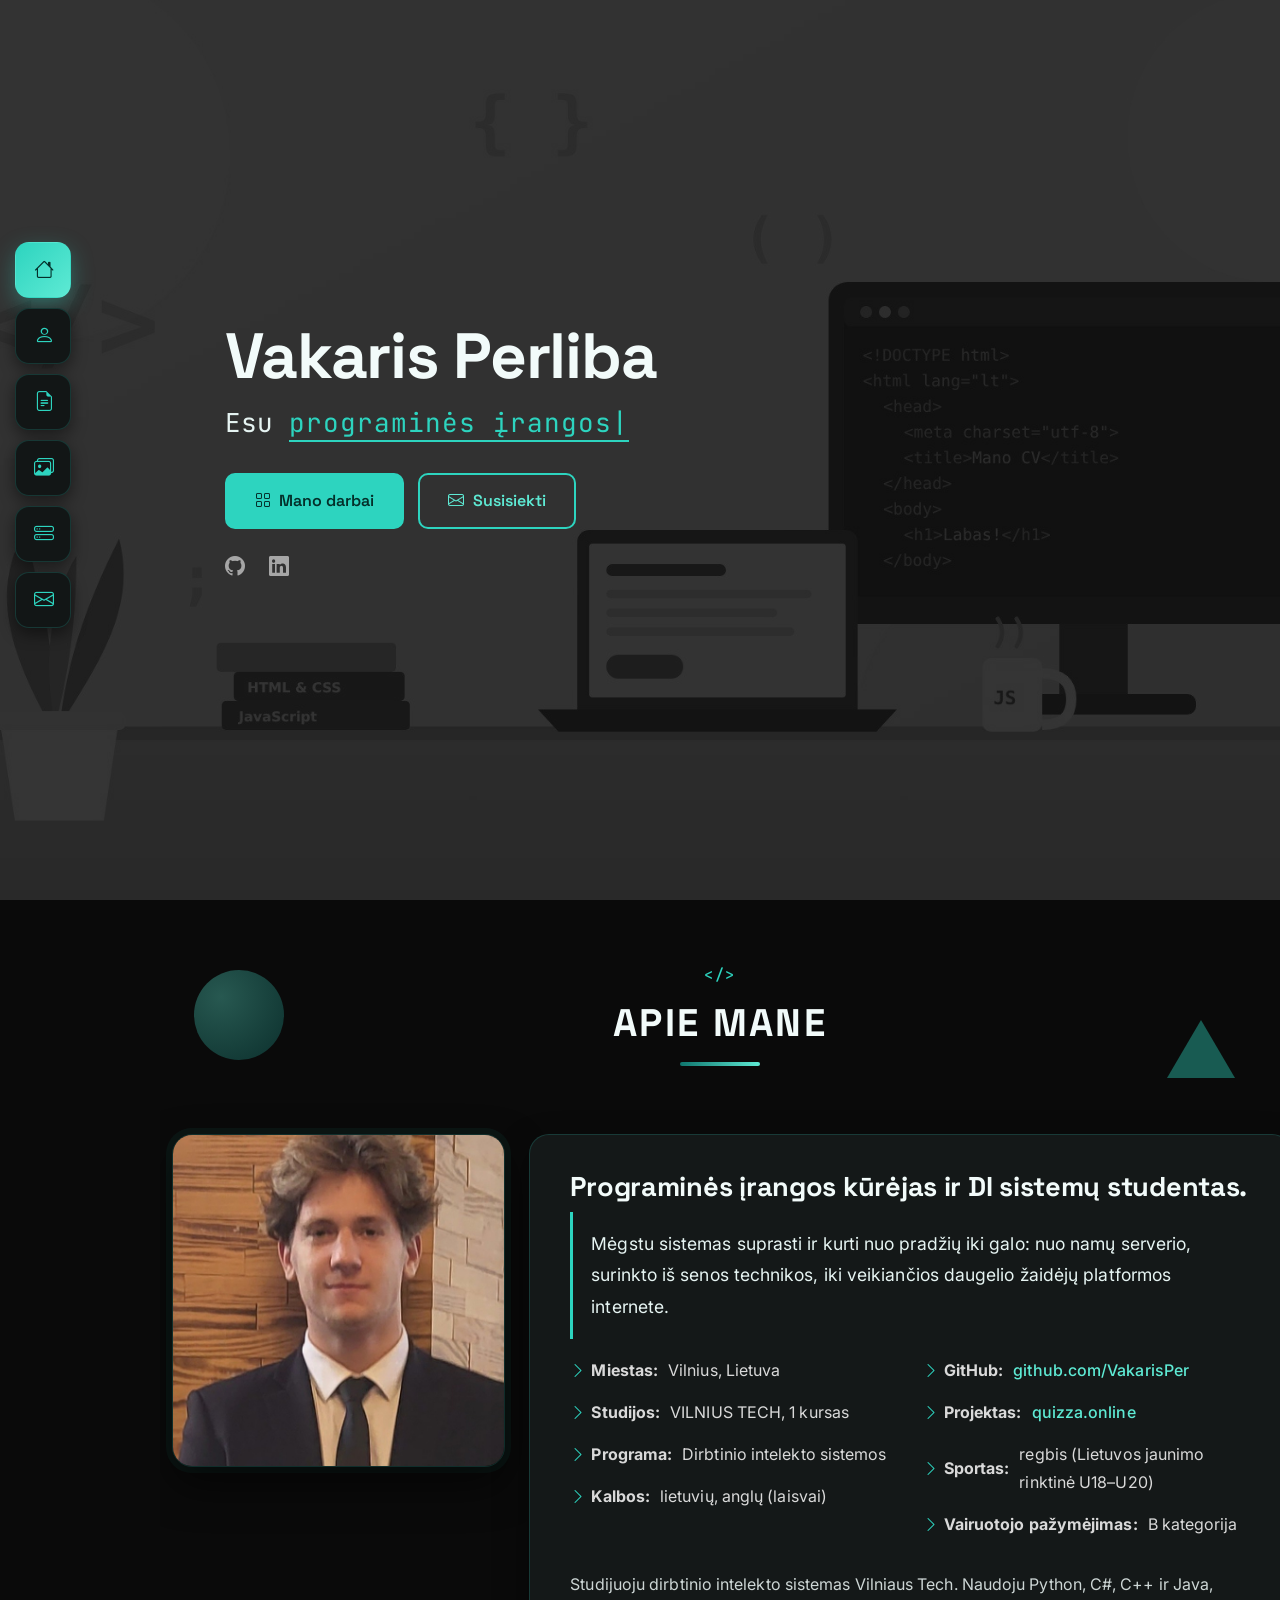
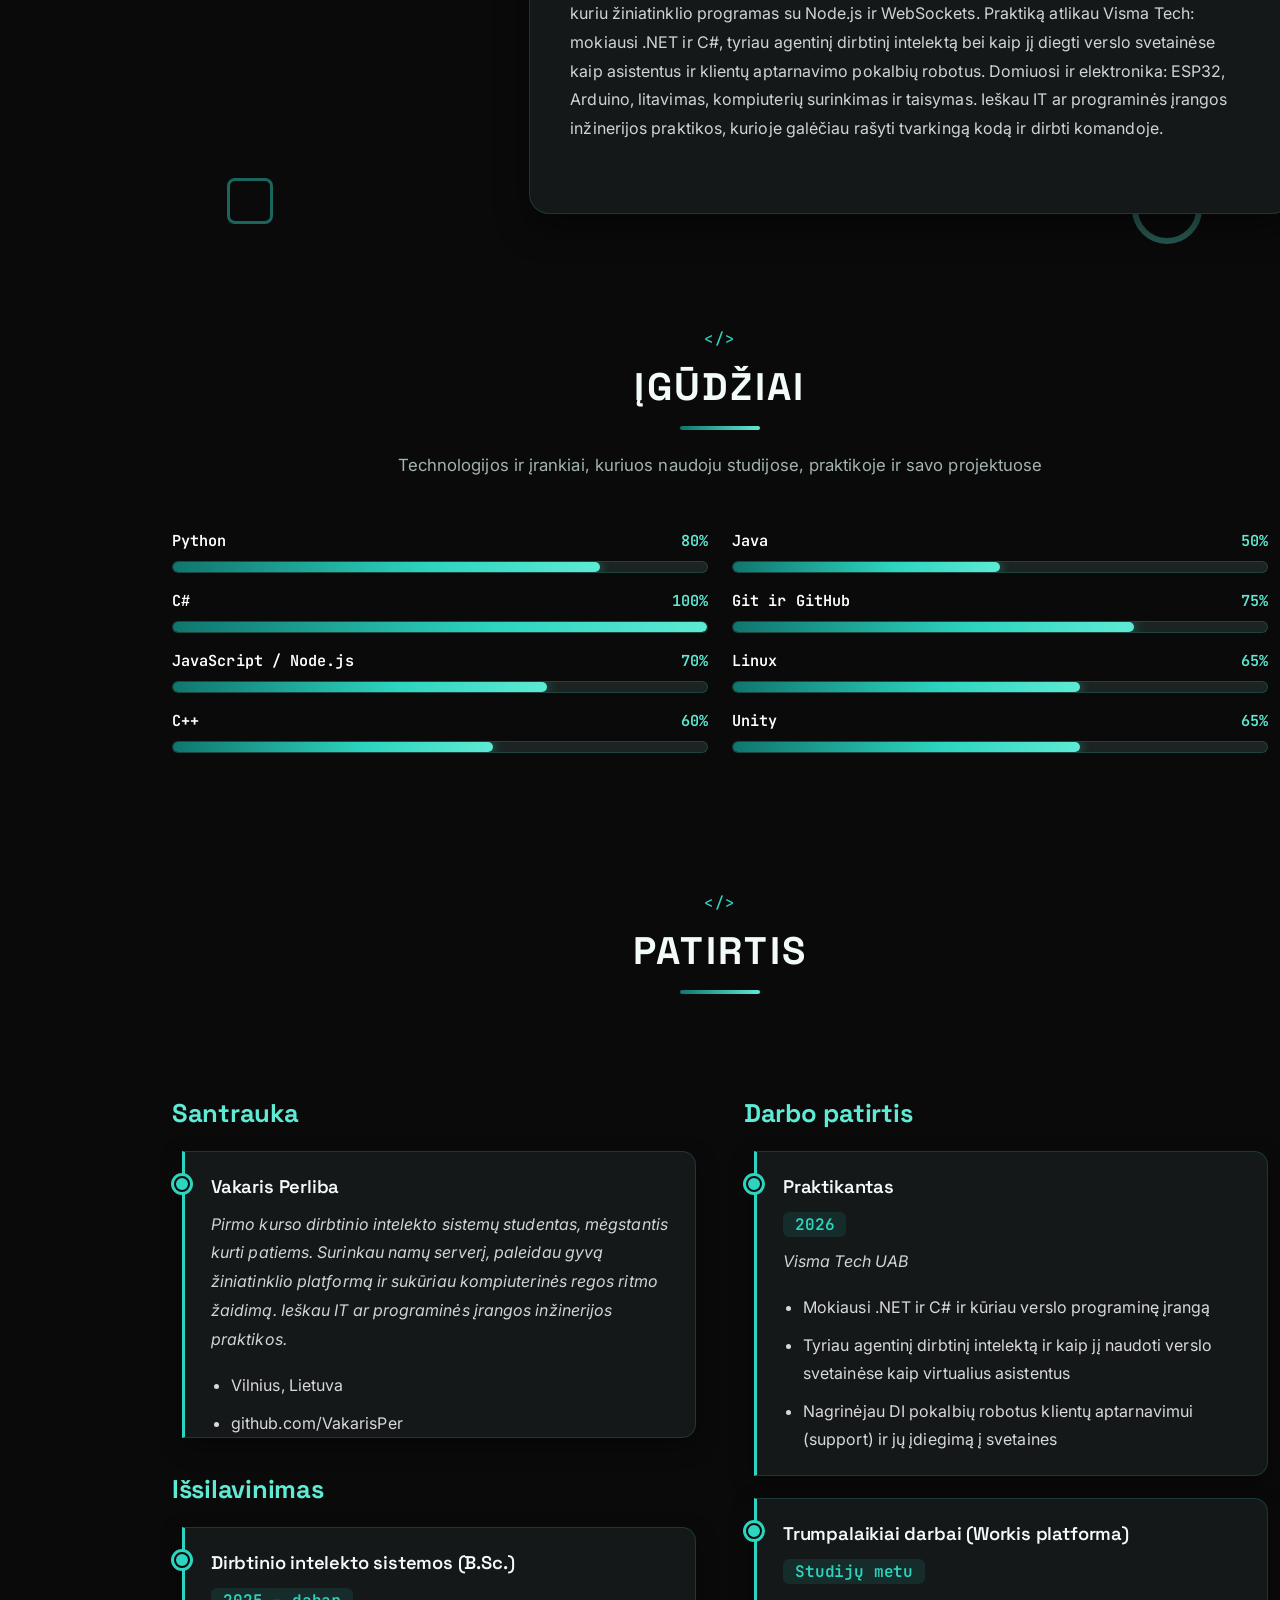
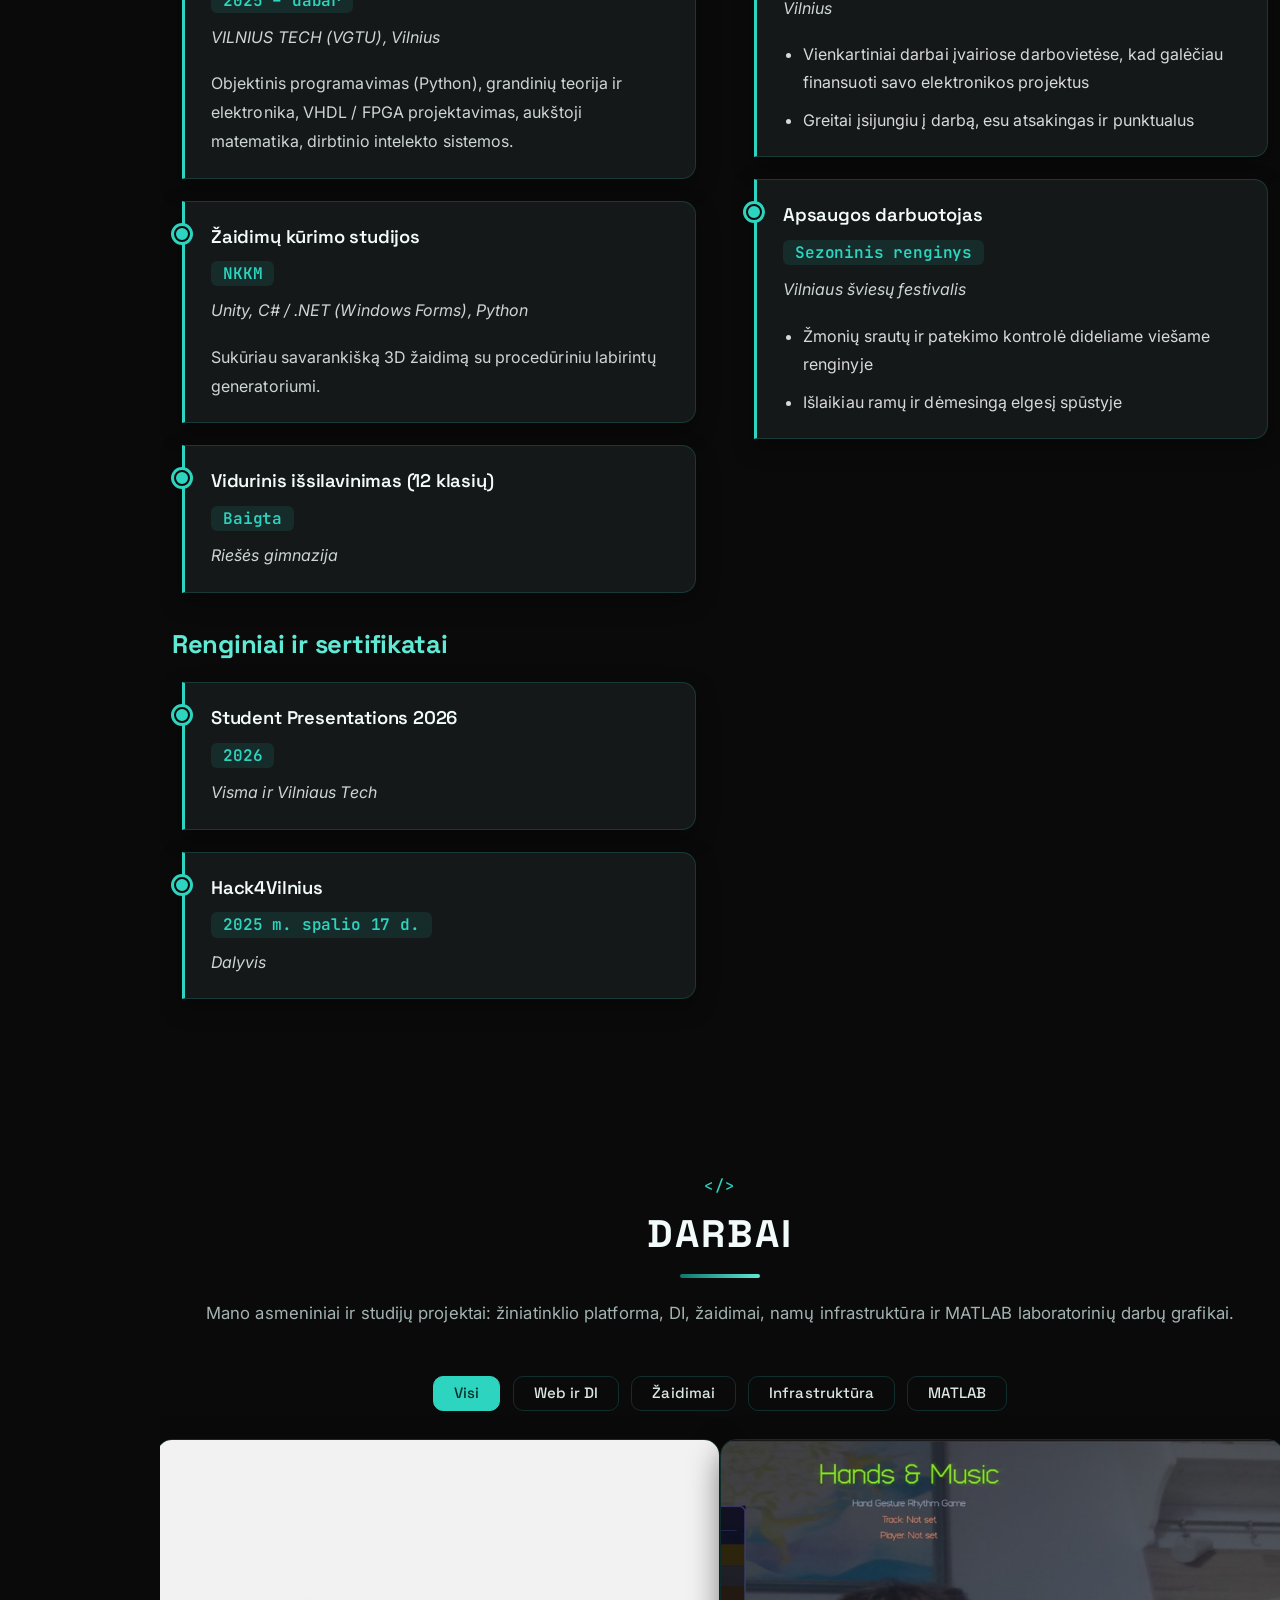
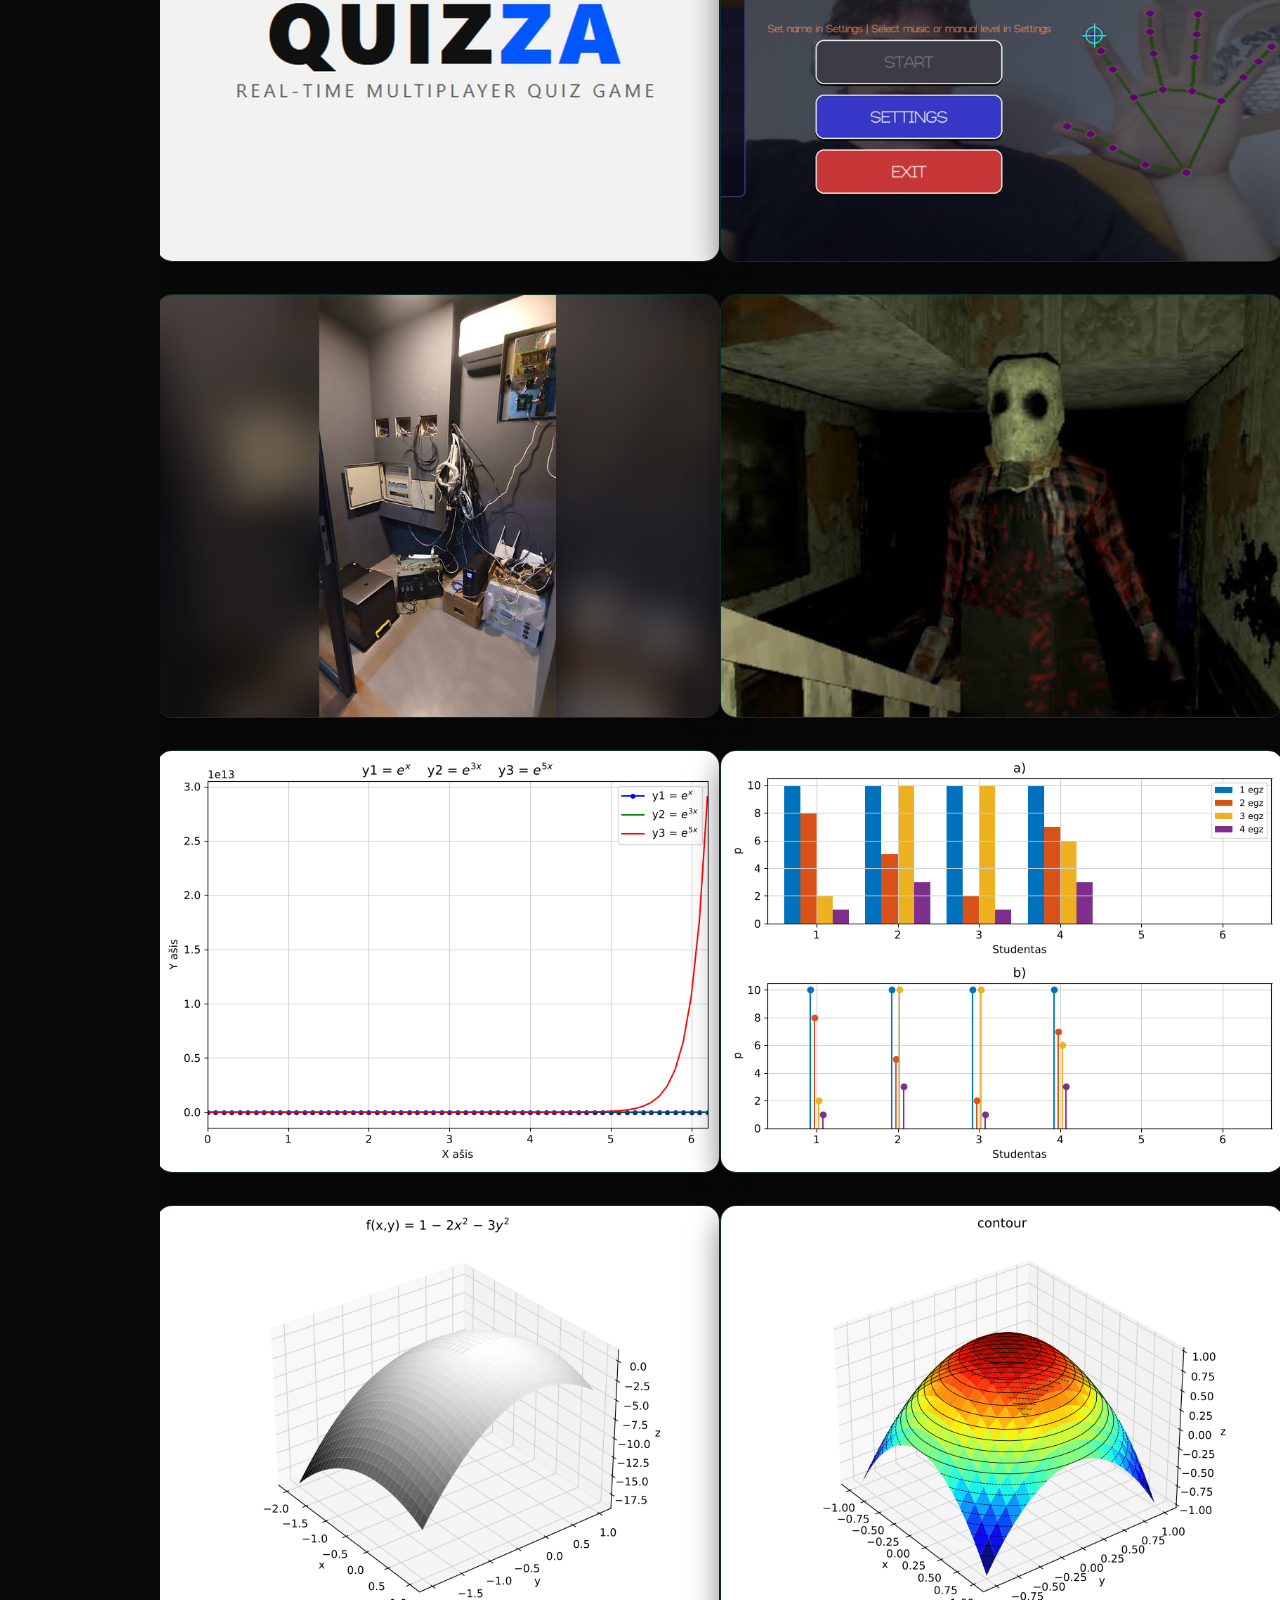
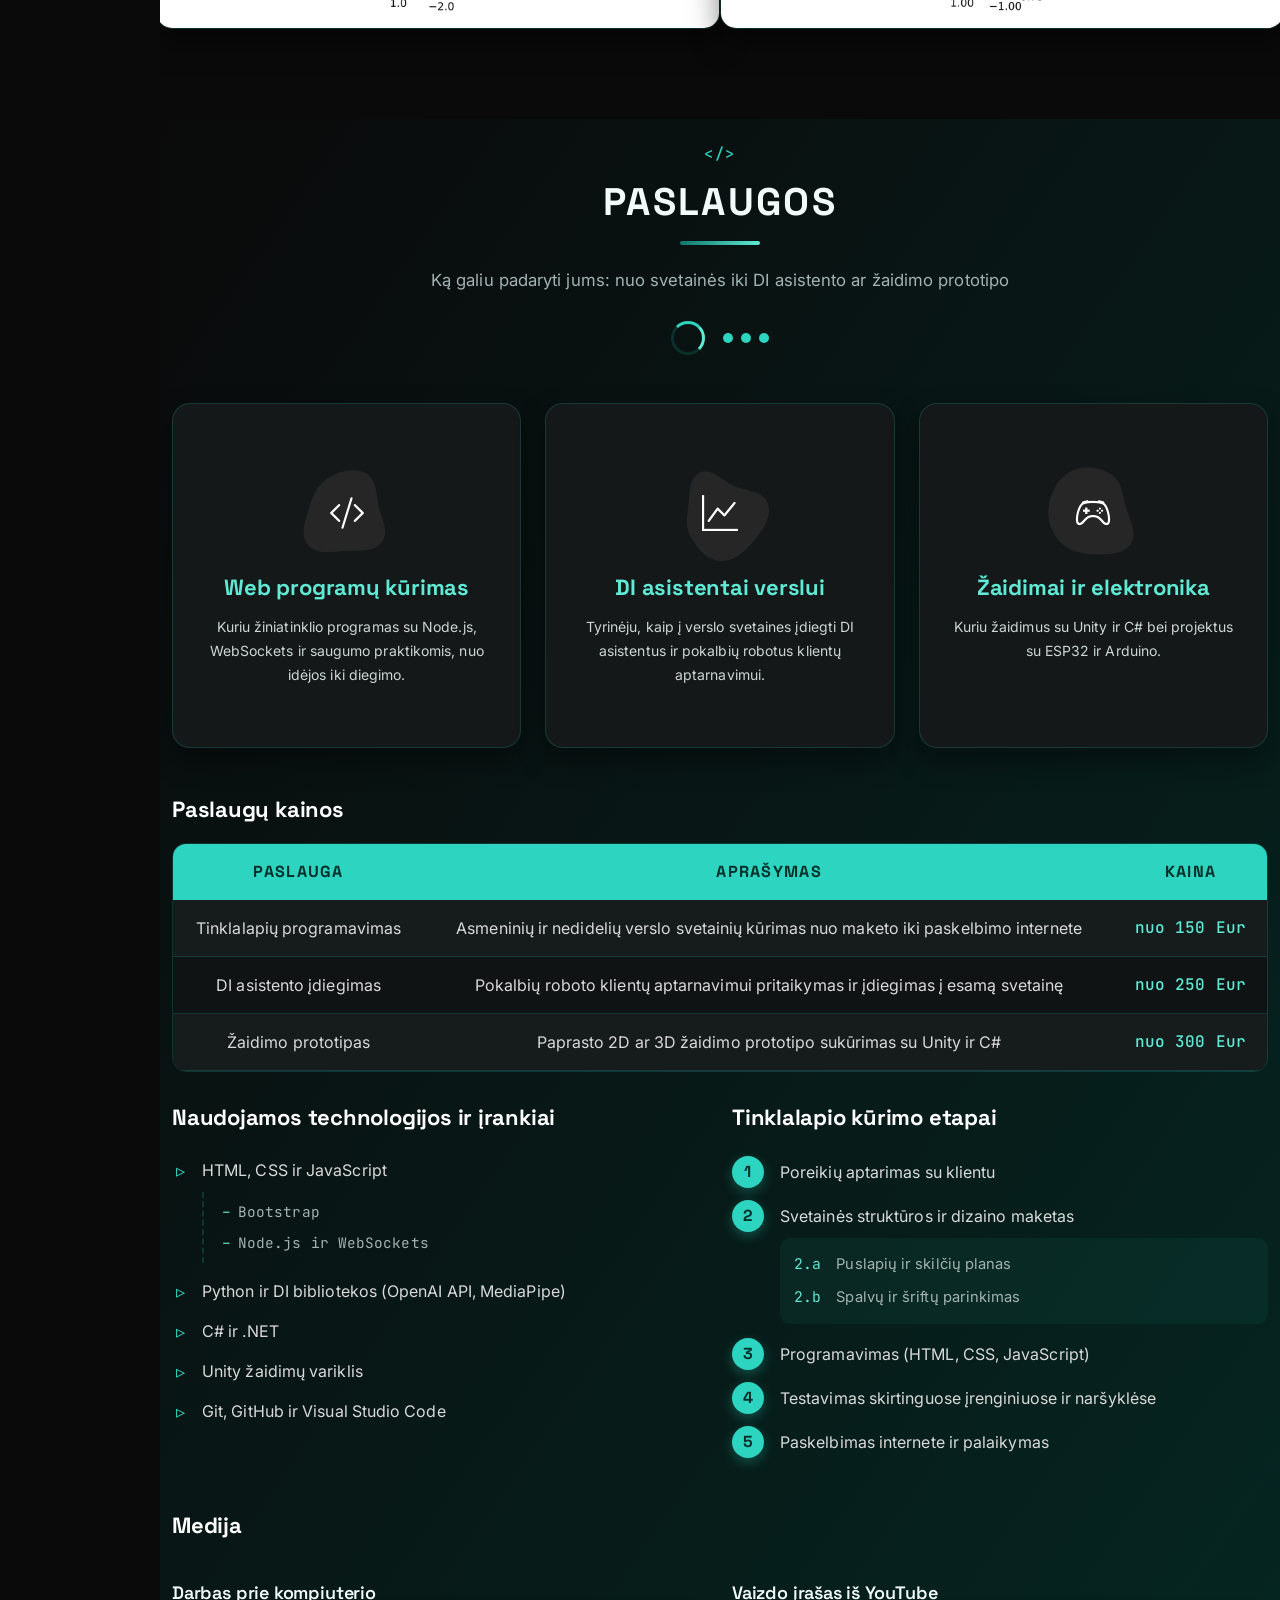
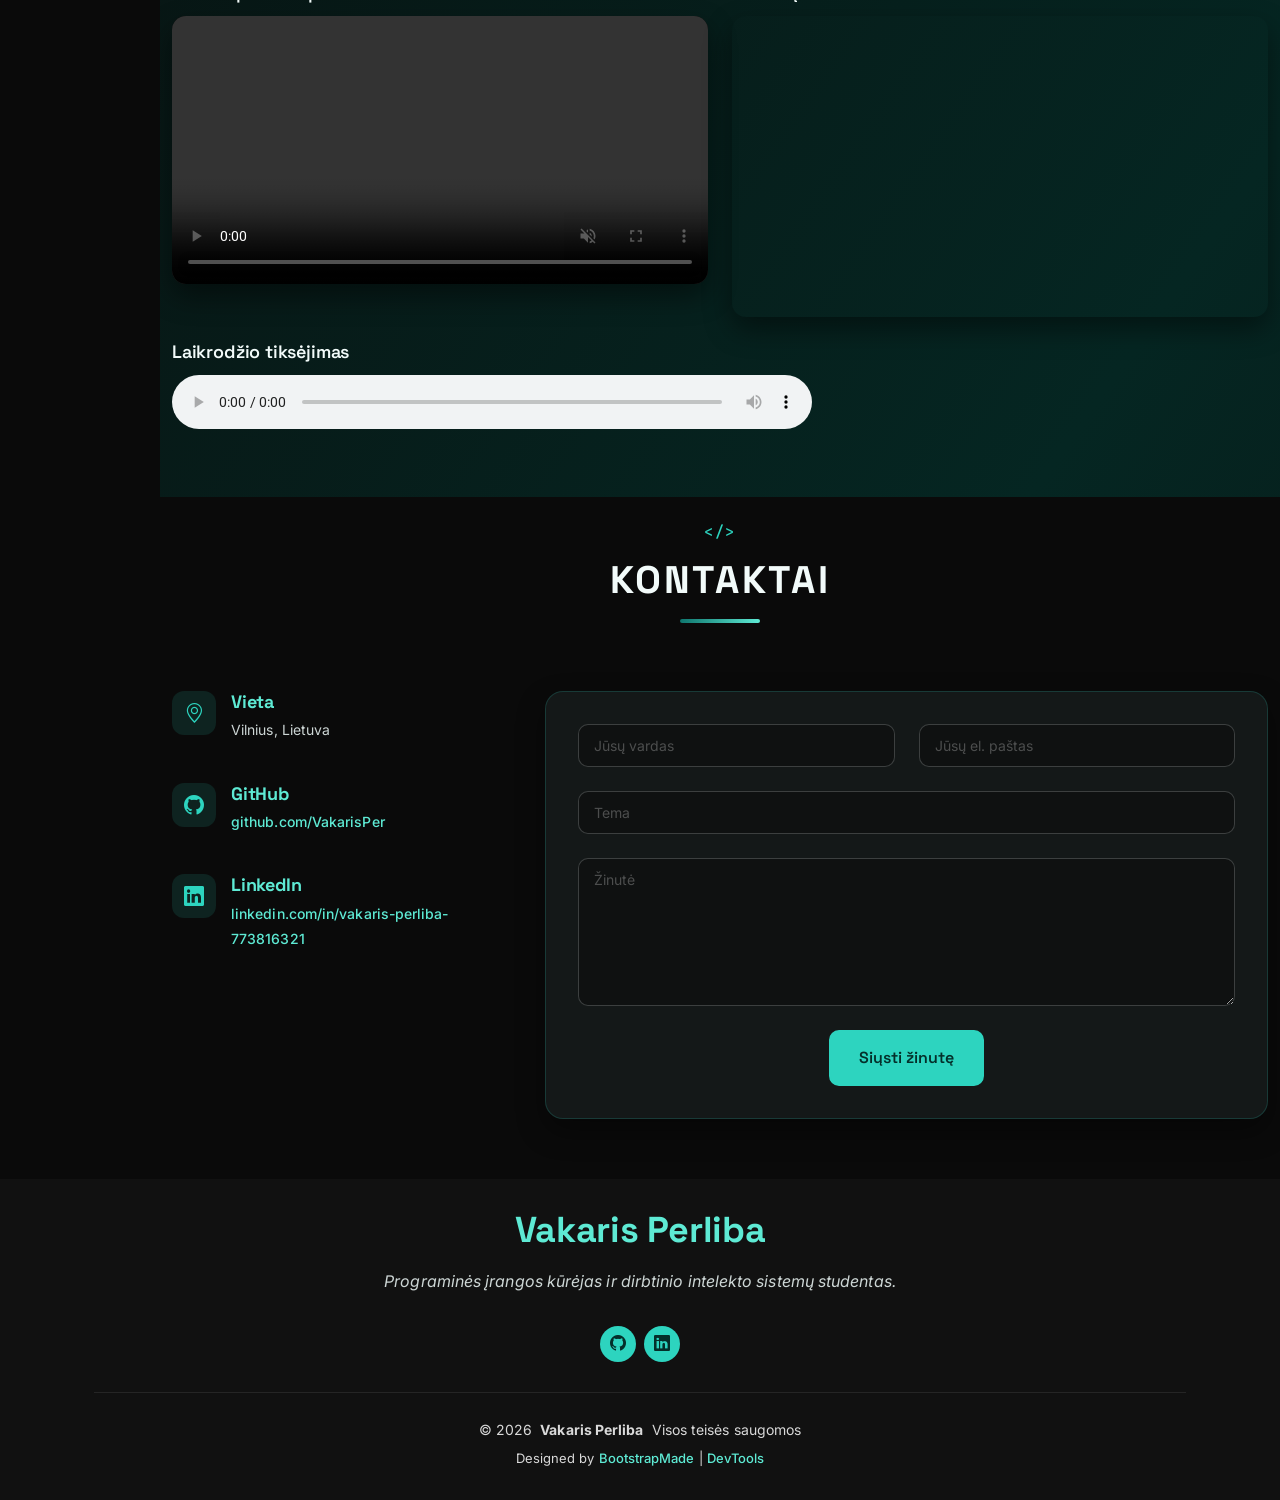
==== LD10/index.html @ 23dd3bfd "LD10: grafikos objektu programavimas - CSS animacijos (privaloma ir papildoma dalis)" ====
<!DOCTYPE html>
<html lang="lt">

<head>
  <meta charset="UTF-8">
  <meta content="width=device-width, initial-scale=1.0" name="viewport">
  <title>Mano CV</title>
  <meta name="author" content="Vakaris Perliba">
  <meta name="description" content="Vakaris Perliba CV puslapis">
  <meta name="keywords" content="CV, programinės įrangos kūrėjas, dirbtinis intelektas, .NET, C#, Python, Visma Tech, Vakaris Perliba">

  <!-- Favicons -->
  <link href="assets/img/favicon-kodas.png" rel="icon" type="image/png">
  <link href="assets/img/apple-touch-icon-kodas.png" rel="apple-touch-icon">

  <!-- Fonts -->
  <link href="https://fonts.googleapis.com" rel="preconnect">
  <link href="https://fonts.gstatic.com" rel="preconnect" crossorigin>
  <link href="https://fonts.googleapis.com/css2?family=Roboto:ital,wght@0,100;0,300;0,400;0,500;0,700;0,900;1,100;1,300;1,400;1,500;1,700;1,900&family=Poppins:ital,wght@0,100;0,200;0,300;0,400;0,500;0,600;0,700;0,800;0,900;1,100;1,200;1,300;1,400;1,500;1,600;1,700;1,800;1,900&family=Raleway:ital,wght@0,100;0,200;0,300;0,400;0,500;0,600;0,700;0,800;0,900;1,100;1,200;1,300;1,400;1,500;1,600;1,700;1,800;1,900&display=swap" rel="stylesheet">

  <!-- Vendor CSS Files -->
  <link href="assets/vendor/bootstrap/css/bootstrap.min.css" rel="stylesheet">
  <link href="assets/vendor/bootstrap-icons/bootstrap-icons.css" rel="stylesheet">
  <link href="assets/vendor/aos/aos.css" rel="stylesheet">
  <link href="assets/vendor/glightbox/css/glightbox.min.css" rel="stylesheet">
  <link href="assets/vendor/swiper/swiper-bundle.min.css" rel="stylesheet">

  <!-- Main CSS File -->
  <link href="assets/css/main.css" rel="stylesheet">

  <!-- Papildomi šriftai ir nuosavi stiliai (LD9) -->
  <link href="https://fonts.googleapis.com/css2?family=Inter:wght@400;500;600&family=Space+Grotesk:wght@500;600;700&family=JetBrains+Mono:wght@400;500&display=swap" rel="stylesheet">
  <link href="assets/css/custom.css" rel="stylesheet">

  <!-- =======================================================
  * Template Name: MyResume
  * Template URL: https://bootstrapmade.com/free-html-bootstrap-template-my-resume/
  * Updated: Jun 29 2024 with Bootstrap v5.3.3
  * Author: BootstrapMade.com
  * License: https://bootstrapmade.com/license/
  ======================================================== -->
</head>

<body class="index-page">

  <header id="header" class="header d-flex flex-column justify-content-center">

    <i class="header-toggle d-xl-none bi bi-list"></i>

    <nav id="navmenu" class="navmenu">
      <ul>
        <li><a href="#hero" class="active"><i class="bi bi-house navicon"></i><span>Pagrindinis</span></a></li>
        <li><a href="#about"><i class="bi bi-person navicon"></i><span>Apie</span></a></li>
        <li><a href="#resume"><i class="bi bi-file-earmark-text navicon"></i><span>Patirtis</span></a></li>
        <li><a href="#portfolio"><i class="bi bi-images navicon"></i><span>Darbai</span></a></li>
        <li><a href="#services"><i class="bi bi-hdd-stack navicon"></i><span>Paslaugos</span></a></li>
        <li><a href="#contact"><i class="bi bi-envelope navicon"></i><span>Kontaktai</span></a></li>
      </ul>
    </nav>

  </header>

  <main class="main">

    <!-- Hero Section -->
    <section id="hero" class="hero section light-background">

      <img src="assets/img/hero-programuotojas.jpg" width="1920" height="1053" alt="Programuotojo darbo vieta su kompiuteriu ir HTML kodu">

      <div class="container" data-aos="zoom-out">
        <div class="row justify-content-center">
          <div class="col-lg-9">
            <h2>Vakaris Perliba</h2>
            <p>Esu <span class="typed" data-typed-items="programinės įrangos kūrėjas, dirbtinio intelekto sistemų studentas, praktiką Visma Tech atlikęs studentas">programinės įrangos kūrėjas</span><span class="typed-cursor typed-cursor--blink" aria-hidden="true"></span></p>
            <div class="hero-buttons">
              <a href="#portfolio" class="btn-cv btn-cv-primary"><i class="bi bi-grid"></i> Mano darbai</a>
              <a href="#contact" class="btn-cv btn-cv-outline"><i class="bi bi-envelope"></i> Susisiekti</a>
            </div>
            <div class="social-links">
              <a href="https://github.com/VakarisPer" target="_blank" title="GitHub"><i class="bi bi-github"></i></a>
              <a href="https://www.linkedin.com/in/vakaris-perliba-773816321/" target="_blank" title="LinkedIn"><i class="bi bi-linkedin"></i></a>
            </div>
          </div>
        </div>
      </div>

    </section><!-- /Hero Section -->

    <!-- About Section -->
    <section id="about" class="about section">

      <!-- Dekoratyvinės animuotos CSS figūros (LD10) -->
      <div class="about-shapes" aria-hidden="true">
        <span class="shape shape-circle"></span>
        <span class="shape shape-triangle"></span>
        <span class="shape shape-square"></span>
        <span class="shape shape-ring"></span>
      </div>

      <!-- Section Title -->
      <div class="container section-title" data-aos="fade-up">
        <h2>Apie mane</h2>
      </div><!-- End Section Title -->

      <div class="container" data-aos="fade-up" data-aos-delay="100">

        <div class="row gy-4 justify-content-center">
          <div class="col-lg-4 about-photo">
            <img src="assets/img/vakaris.jpg" class="img-fluid" width="700" height="700" alt="Vakaris Perlibos portretinė nuotrauka">
          </div>
          <div class="col-lg-8 content">
            <h2>Programinės įrangos kūrėjas ir DI sistemų studentas.</h2>
            <p class="fst-italic py-3">
              Mėgstu sistemas suprasti ir kurti nuo pradžių iki galo: nuo namų serverio, surinkto iš senos technikos,
              iki veikiančios daugelio žaidėjų platformos internete.
            </p>
            <div class="row">
              <div class="col-lg-6">
                <ul>
                  <li><i class="bi bi-chevron-right"></i> <strong>Miestas:</strong> <span>Vilnius, Lietuva</span></li>
                  <li><i class="bi bi-chevron-right"></i> <strong>Studijos:</strong> <span>VILNIUS TECH, 1 kursas</span></li>
                  <li><i class="bi bi-chevron-right"></i> <strong>Programa:</strong> <span>Dirbtinio intelekto sistemos</span></li>
                  <li><i class="bi bi-chevron-right"></i> <strong>Kalbos:</strong> <span>lietuvių, anglų (laisvai)</span></li>
                </ul>
              </div>
              <div class="col-lg-6">
                <ul>
                  <li><i class="bi bi-chevron-right"></i> <strong>GitHub:</strong> <span><a href="https://github.com/VakarisPer" target="_blank">github.com/VakarisPer</a></span></li>
                  <li><i class="bi bi-chevron-right"></i> <strong>Projektas:</strong> <span><a href="https://quizza.online" target="_blank">quizza.online</a></span></li>
                  <li><i class="bi bi-chevron-right"></i> <strong>Sportas:</strong> <span>regbis (Lietuvos jaunimo rinktinė U18–U20)</span></li>
                  <li><i class="bi bi-chevron-right"></i> <strong>Vairuotojo pažymėjimas:</strong> <span>B kategorija</span></li>
                </ul>
              </div>
            </div>
            <p class="py-3">
              Studijuoju dirbtinio intelekto sistemas Vilniaus Tech. Naudoju Python, C#, C++ ir Java, kuriu žiniatinklio
              programas su Node.js ir WebSockets. Praktiką atlikau Visma Tech: mokiausi .NET ir C#, tyriau agentinį
              dirbtinį intelektą bei kaip jį diegti verslo svetainėse kaip asistentus ir klientų aptarnavimo pokalbių robotus.
              Domiuosi ir elektronika: ESP32, Arduino, litavimas, kompiuterių surinkimas ir taisymas.
              Ieškau IT ar programinės įrangos inžinerijos praktikos, kurioje galėčiau rašyti tvarkingą kodą ir dirbti komandoje.
            </p>
          </div>
        </div>

      </div>

    </section><!-- /About Section -->

    <!-- Skills Section -->
    <section id="skills" class="skills section">

      <!-- Section Title -->
      <div class="container section-title" data-aos="fade-up">
        <h2>Įgūdžiai</h2>
        <p>Technologijos ir įrankiai, kuriuos naudoju studijose, praktikoje ir savo projektuose</p>
      </div><!-- End Section Title -->

      <div class="container" data-aos="fade-up" data-aos-delay="100">

        <div class="row skills-content skills-animation">

          <div class="col-lg-6">

            <div class="progress">
              <span class="skill"><span>Python</span> <i class="val">80%</i></span>
              <div class="progress-bar-wrap">
                <div class="progress-bar" role="progressbar" aria-valuenow="80" aria-valuemin="0" aria-valuemax="100"></div>
              </div>
            </div><!-- End Skills Item -->

            <div class="progress">
              <span class="skill"><span>C#</span> <i class="val">100%</i></span>
              <div class="progress-bar-wrap">
                <div class="progress-bar" role="progressbar" aria-valuenow="100" aria-valuemin="0" aria-valuemax="100"></div>
              </div>
            </div><!-- End Skills Item -->

            <div class="progress">
              <span class="skill"><span>JavaScript / Node.js</span> <i class="val">70%</i></span>
              <div class="progress-bar-wrap">
                <div class="progress-bar" role="progressbar" aria-valuenow="70" aria-valuemin="0" aria-valuemax="100"></div>
              </div>
            </div><!-- End Skills Item -->

            <div class="progress">
              <span class="skill"><span>C++</span> <i class="val">60%</i></span>
              <div class="progress-bar-wrap">
                <div class="progress-bar" role="progressbar" aria-valuenow="60" aria-valuemin="0" aria-valuemax="100"></div>
              </div>
            </div><!-- End Skills Item -->

          </div>

          <div class="col-lg-6">

            <div class="progress">
              <span class="skill"><span>Java</span> <i class="val">50%</i></span>
              <div class="progress-bar-wrap">
                <div class="progress-bar" role="progressbar" aria-valuenow="50" aria-valuemin="0" aria-valuemax="100"></div>
              </div>
            </div><!-- End Skills Item -->

            <div class="progress">
              <span class="skill"><span>Git ir GitHub</span> <i class="val">75%</i></span>
              <div class="progress-bar-wrap">
                <div class="progress-bar" role="progressbar" aria-valuenow="75" aria-valuemin="0" aria-valuemax="100"></div>
              </div>
            </div><!-- End Skills Item -->

            <div class="progress">
              <span class="skill"><span>Linux</span> <i class="val">65%</i></span>
              <div class="progress-bar-wrap">
                <div class="progress-bar" role="progressbar" aria-valuenow="65" aria-valuemin="0" aria-valuemax="100"></div>
              </div>
            </div><!-- End Skills Item -->

            <div class="progress">
              <span class="skill"><span>Unity</span> <i class="val">65%</i></span>
              <div class="progress-bar-wrap">
                <div class="progress-bar" role="progressbar" aria-valuenow="65" aria-valuemin="0" aria-valuemax="100"></div>
              </div>
            </div><!-- End Skills Item -->

          </div>

        </div>
      </div>

    </section><!-- /Skills Section -->

    <!-- Resume Section -->
    <section id="resume" class="resume section">

      <!-- Section Title -->
      <div class="container section-title" data-aos="fade-up">
        <h2>Patirtis</h2>
      </div><!-- End Section Title -->

      <div class="container">

        <div class="row">

          <div class="col-lg-6" data-aos="fade-up" data-aos-delay="100">
            <h3 class="resume-title">Santrauka</h3>

            <div class="resume-item pb-0">
              <h4>Vakaris Perliba</h4>
              <p><em>Pirmo kurso dirbtinio intelekto sistemų studentas, mėgstantis kurti patiems. Surinkau namų serverį, paleidau gyvą žiniatinklio platformą ir sukūriau kompiuterinės regos ritmo žaidimą. Ieškau IT ar programinės įrangos inžinerijos praktikos.</em></p>
              <ul>
                <li>Vilnius, Lietuva</li>
                <li>github.com/VakarisPer</li>
              </ul>
            </div><!-- Edn Resume Item -->

            <h3 class="resume-title">Išsilavinimas</h3>
            <div class="resume-item">
              <h4>Dirbtinio intelekto sistemos (B.Sc.)</h4>
              <h5>2025 – dabar</h5>
              <p><em>VILNIUS TECH (VGTU), Vilnius</em></p>
              <p>Objektinis programavimas (Python), grandinių teorija ir elektronika, VHDL / FPGA projektavimas, aukštoji matematika, dirbtinio intelekto sistemos.</p>
            </div><!-- Edn Resume Item -->

            <div class="resume-item">
              <h4>Žaidimų kūrimo studijos</h4>
              <h5>NKKM</h5>
              <p><em>Unity, C# / .NET (Windows Forms), Python</em></p>
              <p>Sukūriau savarankišką 3D žaidimą su procedūriniu labirintų generatoriumi.</p>
            </div><!-- Edn Resume Item -->

            <div class="resume-item">
              <h4>Vidurinis išsilavinimas (12 klasių)</h4>
              <h5>Baigta</h5>
              <p><em>Riešės gimnazija</em></p>
            </div><!-- Edn Resume Item -->

            <h3 class="resume-title">Renginiai ir sertifikatai</h3>
            <div class="resume-item">
              <h4>Student Presentations 2026</h4>
              <h5>2026</h5>
              <p><em>Visma ir Vilniaus Tech</em></p>
            </div><!-- Edn Resume Item -->

            <div class="resume-item">
              <h4>Hack4Vilnius</h4>
              <h5>2025 m. spalio 17 d.</h5>
              <p><em>Dalyvis</em></p>
            </div><!-- Edn Resume Item -->

          </div>

          <div class="col-lg-6" data-aos="fade-up" data-aos-delay="200">
            <h3 class="resume-title">Darbo patirtis</h3>
            <div class="resume-item">
              <h4>Praktikantas</h4>
              <h5>2026</h5>
              <p><em>Visma Tech UAB</em></p>
              <ul>
                <li>Mokiausi .NET ir C# ir kūriau verslo programinę įrangą</li>
                <li>Tyriau agentinį dirbtinį intelektą ir kaip jį naudoti verslo svetainėse kaip virtualius asistentus</li>
                <li>Nagrinėjau DI pokalbių robotus klientų aptarnavimui (support) ir jų įdiegimą į svetaines</li>
              </ul>
            </div><!-- Edn Resume Item -->

            <div class="resume-item">
              <h4>Trumpalaikiai darbai (Workis platforma)</h4>
              <h5>Studijų metu</h5>
              <p><em>Vilnius</em></p>
              <ul>
                <li>Vienkartiniai darbai įvairiose darbovietėse, kad galėčiau finansuoti savo elektronikos projektus</li>
                <li>Greitai įsijungiu į darbą, esu atsakingas ir punktualus</li>
              </ul>
            </div><!-- Edn Resume Item -->

            <div class="resume-item">
              <h4>Apsaugos darbuotojas</h4>
              <h5>Sezoninis renginys</h5>
              <p><em>Vilniaus šviesų festivalis</em></p>
              <ul>
                <li>Žmonių srautų ir patekimo kontrolė dideliame viešame renginyje</li>
                <li>Išlaikiau ramų ir dėmesingą elgesį spūstyje</li>
              </ul>
            </div><!-- Edn Resume Item -->

          </div>

        </div>

      </div>

    </section><!-- /Resume Section -->

    <!-- Portfolio Section -->
    <section id="portfolio" class="portfolio section">

      <!-- Section Title -->
      <div class="container section-title" data-aos="fade-up">
        <h2>Darbai</h2>
        <p>Mano asmeniniai ir studijų projektai: žiniatinklio platforma, DI, žaidimai, namų infrastruktūra ir MATLAB laboratorinių darbų grafikai.</p>
      </div><!-- End Section Title -->

      <div class="container">

        <div class="isotope-layout" data-default-filter="*" data-layout="masonry" data-sort="original-order">

          <ul class="portfolio-filters isotope-filters" data-aos="fade-up" data-aos-delay="100">
            <li data-filter="*" class="filter-active">Visi</li>
            <li data-filter=".filter-web">Web ir DI</li>
            <li data-filter=".filter-games">Žaidimai</li>
            <li data-filter=".filter-infra">Infrastruktūra</li>
            <li data-filter=".filter-matlab">MATLAB</li>
          </ul><!-- End Portfolio Filters -->

          <div class="row gy-4 isotope-container" data-aos="fade-up" data-aos-delay="200">

            <div class="col-lg-6 col-md-6 portfolio-item isotope-item filter-web">
              <img src="assets/img/proj-quizza.jpg" class="img-fluid" width="800" height="600" alt="Quizza logotipas">
              <div class="portfolio-info">
                <h4>Quizza</h4>
                <p>Gyva daugelio žaidėjų viktorinų platforma su DI klausimų generavimu</p>
                <a href="assets/img/proj-quizza.jpg" title="Quizza" data-gallery="portfolio-gallery" class="glightbox preview-link"><i class="bi bi-zoom-in"></i></a>
                <a href="https://quizza.online" title="Daugiau informacijos" class="details-link" target="_blank"><i class="bi bi-link-45deg"></i></a>
              </div>
            </div><!-- End Portfolio Item -->

            <div class="col-lg-6 col-md-6 portfolio-item isotope-item filter-games filter-web">
              <img src="assets/img/proj-hands-music.jpg" class="img-fluid" width="800" height="600" alt="Hands &amp; Music žaidimas su rankų sekimu">
              <div class="portfolio-info">
                <h4>Hands &amp; Music</h4>
                <p>Ritmo žaidimas, valdomas rankų gestais (MediaPipe, OpenCV, Pygame)</p>
                <a href="assets/img/proj-hands-music.jpg" title="Hands &amp; Music" data-gallery="portfolio-gallery" class="glightbox preview-link"><i class="bi bi-zoom-in"></i></a>
                <a href="https://github.com/VakarisPer" title="Daugiau informacijos" class="details-link" target="_blank"><i class="bi bi-link-45deg"></i></a>
              </div>
            </div><!-- End Portfolio Item -->

            <div class="col-lg-6 col-md-6 portfolio-item isotope-item filter-infra">
              <img src="assets/img/proj-home-server.jpg" class="img-fluid" width="800" height="600" alt="Namų serverio spinta su tinklo įranga">
              <div class="portfolio-info">
                <h4>Namų serveris ir privatus debesis</h4>
                <p>Serveris iš senų kompiuterių, saugiai prijungtas prie interneto per Cloudflare Tunnel</p>
                <a href="assets/img/proj-home-server.jpg" title="Namų serveris ir privatus debesis" data-gallery="portfolio-gallery" class="glightbox preview-link"><i class="bi bi-zoom-in"></i></a>
                <a href="https://github.com/VakarisPer" title="Daugiau informacijos" class="details-link" target="_blank"><i class="bi bi-link-45deg"></i></a>
              </div>
            </div><!-- End Portfolio Item -->

            <div class="col-lg-6 col-md-6 portfolio-item isotope-item filter-games">
              <img src="assets/img/proj-backroom.jpg" class="img-fluid" width="800" height="600" alt="Backroom žaidimo kadras">
              <div class="portfolio-info">
                <h4>Backroom</h4>
                <p>3D siaubo žaidimas Unity su procedūriniu labirintų generatoriumi</p>
                <a href="assets/img/proj-backroom.jpg" title="Backroom" data-gallery="portfolio-gallery" class="glightbox preview-link"><i class="bi bi-zoom-in"></i></a>
                <a href="https://github.com/VakarisPer/HorrorGame" title="Daugiau informacijos" class="details-link" target="_blank"><i class="bi bi-link-45deg"></i></a>
              </div>
            </div><!-- End Portfolio Item -->

            <div class="col-lg-6 col-md-6 portfolio-item isotope-item filter-matlab">
              <img src="assets/img/matlab/ld3-eksponentes.png" class="img-fluid" width="800" height="600" alt="MATLAB grafikas: trys eksponentinės funkcijos e^x, e^3x ir e^5x">
              <div class="portfolio-info">
                <h4>Eksponentinės funkcijos (LD3)</h4>
                <p>Trijų funkcijų e<sup>x</sup>, e<sup>3x</sup> ir e<sup>5x</sup> palyginimas viename grafike su legenda ir skirtingais linijų stiliais</p>
                <a href="assets/img/matlab/ld3-eksponentes.png" title="Eksponentinės funkcijos (LD3)" data-gallery="portfolio-gallery" class="glightbox preview-link"><i class="bi bi-zoom-in"></i></a>
                <a href="https://github.com/VakarisPer/Laboratoriniai-darbai/tree/main/LD3" title="MATLAB kodas" class="details-link" target="_blank"><i class="bi bi-link-45deg"></i></a>
              </div>
            </div><!-- End Portfolio Item -->

            <div class="col-lg-6 col-md-6 portfolio-item isotope-item filter-matlab">
              <img src="assets/img/matlab/ld3-egzaminai.png" class="img-fluid" width="800" height="600" alt="MATLAB stulpelinė ir diskretinė diagramos su studentų egzaminų pažymiais">
              <div class="portfolio-info">
                <h4>Egzaminų rezultatai (LD3)</h4>
                <p>Studentų egzaminų pažymiai pavaizduoti stulpeline (bar) ir diskretine (stem) diagramomis naudojant subplot</p>
                <a href="assets/img/matlab/ld3-egzaminai.png" title="Egzaminų rezultatai (LD3)" data-gallery="portfolio-gallery" class="glightbox preview-link"><i class="bi bi-zoom-in"></i></a>
                <a href="https://github.com/VakarisPer/Laboratoriniai-darbai/tree/main/LD3" title="MATLAB kodas" class="details-link" target="_blank"><i class="bi bi-link-45deg"></i></a>
              </div>
            </div><!-- End Portfolio Item -->

            <div class="col-lg-6 col-md-6 portfolio-item isotope-item filter-matlab">
              <img src="assets/img/matlab/ld4-pavirsius.png" class="img-fluid" width="800" height="600" alt="MATLAB 3D paviršius f(x,y) = 1 - 2x^2 - 3y^2 pilkais tonais">
              <div class="portfolio-info">
                <h4>3D paviršius (LD4)</h4>
                <p>Funkcijos f(x,y) = 1 − 2x<sup>2</sup> − 3y<sup>2</sup> paviršius, sukurtas su meshgrid ir surf, pilka spalvų schema</p>
                <a href="assets/img/matlab/ld4-pavirsius.png" title="3D paviršius (LD4)" data-gallery="portfolio-gallery" class="glightbox preview-link"><i class="bi bi-zoom-in"></i></a>
                <a href="https://github.com/VakarisPer/Laboratoriniai-darbai/tree/main/LD4" title="MATLAB kodas" class="details-link" target="_blank"><i class="bi bi-link-45deg"></i></a>
              </div>
            </div><!-- End Portfolio Item -->

            <div class="col-lg-6 col-md-6 portfolio-item isotope-item filter-matlab">
              <img src="assets/img/matlab/ld4-konturas.png" class="img-fluid" width="800" height="600" alt="MATLAB 3D paraboloidas su jet spalvomis ir kontūro linijomis">
              <div class="portfolio-info">
                <h4>Paviršius su kontūrais (LD4)</h4>
                <p>Paraboloidas 1 − (x<sup>2</sup> + y<sup>2</sup>) su jet spalvų schema ir 20 kontūro linijų (contour)</p>
                <a href="assets/img/matlab/ld4-konturas.png" title="Paviršius su kontūrais (LD4)" data-gallery="portfolio-gallery" class="glightbox preview-link"><i class="bi bi-zoom-in"></i></a>
                <a href="https://github.com/VakarisPer/Laboratoriniai-darbai/tree/main/LD4" title="MATLAB kodas" class="details-link" target="_blank"><i class="bi bi-link-45deg"></i></a>
              </div>
            </div><!-- End Portfolio Item -->

          </div><!-- End Portfolio Container -->

        </div>

      </div>

    </section><!-- /Portfolio Section -->

    <!-- Services Section -->
    <section id="services" class="services section">

      <!-- Section Title -->
      <div class="container section-title" data-aos="fade-up">
        <h2>Paslaugos</h2>
        <p>Ką galiu padaryti jums: nuo svetainės iki DI asistento ar žaidimo prototipo</p>
        <!-- Dekoratyvinis CSS krovimo indikatorius (LD10) -->
        <div class="cv-loader" aria-hidden="true">
          <span class="cv-loader-ring"></span>
          <span class="cv-loader-dots"><i></i><i></i><i></i></span>
        </div>
      </div><!-- End Section Title -->

      <div class="container">

        <div class="row gy-4">

          <div class="col-lg-4 col-md-6" data-aos="fade-up" data-aos-delay="100">
            <div class="service-item item-cyan position-relative">
              <div class="icon">
                <svg width="100" height="100" viewBox="0 0 600 600" xmlns="http://www.w3.org/2000/svg">
                  <path stroke="none" stroke-width="0" fill="#f5f5f5" d="M300,521.0016835830174C376.1290562159157,517.8887921683347,466.0731472004068,529.7835943286574,510.70327084640275,468.03025145048787C554.3714126377745,407.6079735673963,508.03601936045806,328.9844924480964,491.2728898941984,256.3432110539036C474.5976632858925,184.082847569629,479.9380746630129,96.60480741107993,416.23090153303,58.64404602377083C348.86323505073057,18.502131276798302,261.93793281208167,40.57373210992963,193.5410806939664,78.93577620505333C130.42746243093433,114.334589627462,98.30271207620316,179.96522072025542,76.75703585869454,249.04625023123273C51.97151888228291,328.5150500222984,13.704378332031375,421.85034740162234,66.52175969318436,486.19268352777647C119.04800174914682,550.1803526380478,217.28368757567262,524.383925680826,300,521.0016835830174"></path>
                </svg>
                <i class="bi bi-code-slash"></i>
              </div>
              <a href="#" class="stretched-link">
                <h3>Web programų kūrimas</h3>
              </a>
              <p>Kuriu žiniatinklio programas su Node.js, WebSockets ir saugumo praktikomis, nuo idėjos iki diegimo.</p>
            </div>
          </div><!-- End Service Item -->

          <div class="col-lg-4 col-md-6" data-aos="fade-up" data-aos-delay="200">
            <div class="service-item item-orange position-relative">
              <div class="icon">
                <svg width="100" height="100" viewBox="0 0 600 600" xmlns="http://www.w3.org/2000/svg">
                  <path stroke="none" stroke-width="0" fill="#f5f5f5" d="M300,582.0697525312426C382.5290701553225,586.8405444964366,449.9789794690241,525.3245884688669,502.5850820975895,461.55621195738473C556.606425686781,396.0723002908107,615.8543463187945,314.28637112970534,586.6730223649479,234.56875336149918C558.9533121215079,158.8439757836574,454.9685369536778,164.00468322053177,381.49747125262974,130.76875717737553C312.15926192815925,99.40240125094834,248.97055460311594,18.661163978235184,179.8680185752513,50.54337015887873C110.5421016452524,82.52863877960104,119.82277516462835,180.83849132639028,109.12597500060166,256.43424936330496C100.08760227029461,320.3096726198365,92.17705696193138,384.0621239912766,124.79988738764834,439.7174275375508C164.83382741302287,508.01625554203684,220.96474134820875,577.5009287672846,300,582.0697525312426"></path>
                </svg>
                <i class="bi bi-graph-up"></i>
              </div>
              <a href="#" class="stretched-link">
                <h3>DI asistentai verslui</h3>
              </a>
              <p>Tyrinėju, kaip į verslo svetaines įdiegti DI asistentus ir pokalbių robotus klientų aptarnavimui.</p>
            </div>
          </div><!-- End Service Item -->

          <div class="col-lg-4 col-md-6" data-aos="fade-up" data-aos-delay="300">
            <div class="service-item item-teal position-relative">
              <div class="icon">
                <svg width="100" height="100" viewBox="0 0 600 600" xmlns="http://www.w3.org/2000/svg">
                  <path stroke="none" stroke-width="0" fill="#f5f5f5" d="M300,541.5067337569781C382.14930387511276,545.0595476570109,479.8736841581634,548.3450877840088,526.4010558755058,480.5488172755941C571.5218469581645,414.80211281144784,517.5187510058486,332.0715597781072,496.52539010469104,255.14436215662573C477.37192572678356,184.95920475031193,473.57363656557914,105.61284051026155,413.0603344069578,65.22779650032875C343.27470386102294,18.654635553484475,251.2091493199835,5.337323636656869,175.0934190732945,40.62881213300186C97.87086631185822,76.43348514350839,51.98124368387456,156.15599469081315,36.44837278890362,239.84606092416172C21.716077023791087,319.22268207091537,43.775223500013084,401.1760424656574,96.891909868211,461.97329694683043C147.22146801428983,519.5804099606455,223.5754009179313,538.201503339737,300,541.5067337569781"></path>
                </svg>
                <i class="bi bi-controller"></i>
              </div>
              <a href="#" class="stretched-link">
                <h3>Žaidimai ir elektronika</h3>
              </a>
              <p>Kuriu žaidimus su Unity ir C# bei projektus su ESP32 ir Arduino.</p>
            </div>
          </div><!-- End Service Item -->

        </div>

        <!-- Paslaugų kainos (lentelė) -->
        <div class="row mt-5" data-aos="fade-up" data-aos-delay="100">
          <div class="col-12">
            <h3 class="services-subtitle">Paslaugų kainos</h3>
            <div class="table-responsive">
              <table class="table table-striped table-hover align-middle services-table">
                <thead>
                  <tr>
                    <th scope="col">Paslauga</th>
                    <th scope="col">Aprašymas</th>
                    <th scope="col">Kaina</th>
                  </tr>
                </thead>
                <tbody>
                  <tr>
                    <td>Tinklalapių programavimas</td>
                    <td>Asmeninių ir nedidelių verslo svetainių kūrimas nuo maketo iki paskelbimo internete</td>
                    <td>nuo 150 Eur</td>
                  </tr>
                  <tr>
                    <td>DI asistento įdiegimas</td>
                    <td>Pokalbių roboto klientų aptarnavimui pritaikymas ir įdiegimas į esamą svetainę</td>
                    <td>nuo 250 Eur</td>
                  </tr>
                  <tr>
                    <td>Žaidimo prototipas</td>
                    <td>Paprasto 2D ar 3D žaidimo prototipo sukūrimas su Unity ir C#</td>
                    <td>nuo 300 Eur</td>
                  </tr>
                </tbody>
              </table>
            </div>
          </div>
        </div>

        <!-- Įrankiai ir darbo etapai (sąrašai) -->
        <div class="row gy-4 mt-2" data-aos="fade-up" data-aos-delay="200">

          <div class="col-lg-6">
            <h3 class="services-subtitle">Naudojamos technologijos ir įrankiai</h3>
            <ul class="services-list">
              <li>HTML, CSS ir JavaScript
                <ul>
                  <li>Bootstrap</li>
                  <li>Node.js ir WebSockets</li>
                </ul>
              </li>
              <li>Python ir DI bibliotekos (OpenAI API, MediaPipe)</li>
              <li>C# ir .NET</li>
              <li>Unity žaidimų variklis</li>
              <li>Git, GitHub ir Visual Studio Code</li>
            </ul>
          </div>

          <div class="col-lg-6">
            <h3 class="services-subtitle">Tinklalapio kūrimo etapai</h3>
            <ol class="services-list">
              <li>Poreikių aptarimas su klientu</li>
              <li>Svetainės struktūros ir dizaino maketas
                <ol type="a">
                  <li>Puslapių ir skilčių planas</li>
                  <li>Spalvų ir šriftų parinkimas</li>
                </ol>
              </li>
              <li>Programavimas (HTML, CSS, JavaScript)</li>
              <li>Testavimas skirtinguose įrenginiuose ir naršyklėse</li>
              <li>Paskelbimas internete ir palaikymas</li>
            </ol>
          </div>

        </div>

        <!-- Medija -->
        <div class="row gy-4 mt-2" data-aos="fade-up" data-aos-delay="300">

          <div class="col-12">
            <h3 class="services-subtitle">Medija</h3>
          </div>

          <div class="col-lg-6">
            <h4 class="services-media-title">Darbas prie kompiuterio</h4>
            <video class="services-media" width="640" height="360" controls muted preload="metadata">
              <source src="assets/media/klaviatura.mp4" type="video/mp4">
              Jūsų naršyklė nepalaiko vaizdo įrašų.
            </video>
          </div>

          <div class="col-lg-6">
            <h4 class="services-media-title">Vaizdo įrašas iš YouTube</h4>
            <div class="ratio ratio-16x9">
              <iframe src="https://www.youtube.com/embed/BoUVIhtqjAw" title="YouTube vaizdo įrašas" allow="accelerometer; autoplay; clipboard-write; encrypted-media; gyroscope; picture-in-picture" allowfullscreen></iframe>
            </div>
          </div>

          <div class="col-12">
            <h4 class="services-media-title">Laikrodžio tiksėjimas</h4>
            <audio class="services-audio" controls preload="metadata">
              <source src="assets/media/laikrodis.mp3" type="audio/mpeg">
              Jūsų naršyklė nepalaiko garso įrašų.
            </audio>
          </div>

        </div>

      </div>

    </section><!-- /Services Section -->

    <!-- Contact Section -->
    <section id="contact" class="contact section">

      <!-- Section Title -->
      <div class="container section-title" data-aos="fade-up">
        <h2>Kontaktai</h2>
      </div><!-- End Section Title -->

      <div class="container" data-aos="fade" data-aos-delay="100">

        <div class="row gy-4">

          <div class="col-lg-4">
            <div class="info-item d-flex" data-aos="fade-up" data-aos-delay="200">
              <i class="bi bi-geo-alt flex-shrink-0"></i>
              <div>
                <h3>Vieta</h3>
                <p>Vilnius, Lietuva</p>
              </div>
            </div><!-- End Info Item -->

            <div class="info-item d-flex" data-aos="fade-up" data-aos-delay="300">
              <i class="bi bi-github flex-shrink-0"></i>
              <div>
                <h3>GitHub</h3>
                <p><a href="https://github.com/VakarisPer" target="_blank">github.com/VakarisPer</a></p>
              </div>
            </div><!-- End Info Item -->

            <div class="info-item d-flex" data-aos="fade-up" data-aos-delay="400">
              <i class="bi bi-linkedin flex-shrink-0"></i>
              <div>
                <h3>LinkedIn</h3>
                <p><a href="https://www.linkedin.com/in/vakaris-perliba-773816321/" target="_blank">linkedin.com/in/vakaris-perliba-773816321</a></p>
              </div>
            </div><!-- End Info Item -->

          </div>

          <div class="col-lg-8">
            <form action="forms/contact.php" method="post" class="php-email-form" data-aos="fade-up" data-aos-delay="200">
              <div class="row gy-4">

                <div class="col-md-6">
                  <input type="text" name="name" class="form-control" placeholder="Jūsų vardas" required="">
                </div>

                <div class="col-md-6 ">
                  <input type="email" class="form-control" name="email" placeholder="Jūsų el. paštas" required="">
                </div>

                <div class="col-md-12">
                  <input type="text" class="form-control" name="subject" placeholder="Tema" required="">
                </div>

                <div class="col-md-12">
                  <textarea class="form-control" name="message" rows="6" placeholder="Žinutė" required=""></textarea>
                </div>

                <div class="col-md-12 text-center">
                  <div class="loading">Siunčiama</div>
                  <div class="error-message"></div>
                  <div class="sent-message">Žinutė išsiųsta. Ačiū!</div>

                  <button type="submit">Siųsti žinutę</button>
                </div>

              </div>
            </form>
          </div><!-- End Contact Form -->

        </div>

      </div>

    </section><!-- /Contact Section -->

  </main>

  <footer id="footer" class="footer position-relative light-background">
    <div class="container">
      <h3 class="sitename">Vakaris Perliba</h3>
      <p>Programinės įrangos kūrėjas ir dirbtinio intelekto sistemų studentas.</p>
      <div class="social-links d-flex justify-content-center">
        <a href="https://github.com/VakarisPer" target="_blank" title="GitHub"><i class="bi bi-github"></i></a>
        <a href="https://www.linkedin.com/in/vakaris-perliba-773816321/" target="_blank" title="LinkedIn"><i class="bi bi-linkedin"></i></a>
      </div>
      <div class="container">
        <div class="copyright">
          <span>&copy; 2026</span> <strong class="px-1 sitename">Vakaris Perliba</strong> <span>Visos teisės saugomos</span>
        </div>
        <div class="credits">
          <!-- All the links in the footer should remain intact. -->
          <!-- You can delete the links only if you've purchased the pro version. -->
          <!-- Licensing information: https://bootstrapmade.com/license/ -->
          <!-- Purchase the pro version with working PHP/AJAX contact form: [buy-url] -->
          Designed by <a href="https://bootstrapmade.com/">BootstrapMade</a> | <a href="https://bootstrapmade.com/tools/">DevTools</a>
        </div>
      </div>
    </div>
  </footer>

  <!-- Scroll Top -->
  <a href="#" id="scroll-top" class="scroll-top d-flex align-items-center justify-content-center"><i class="bi bi-arrow-up-short"></i></a>

  <!-- Preloader -->
  <div id="preloader"></div>

  <!-- Vendor JS Files -->
  <script src="assets/vendor/bootstrap/js/bootstrap.bundle.min.js"></script>
  <script src="assets/vendor/php-email-form/validate.js"></script>
  <script src="assets/vendor/aos/aos.js"></script>
  <script src="assets/vendor/typed.js/typed.umd.js"></script>
  <script src="assets/vendor/purecounter/purecounter_vanilla.js"></script>
  <script src="assets/vendor/waypoints/noframework.waypoints.js"></script>
  <script src="assets/vendor/glightbox/js/glightbox.min.js"></script>
  <script src="assets/vendor/imagesloaded/imagesloaded.pkgd.min.js"></script>
  <script src="assets/vendor/isotope-layout/isotope.pkgd.min.js"></script>
  <script src="assets/vendor/swiper/swiper-bundle.min.js"></script>

  <!-- Main JS File -->
  <script src="assets/js/main.js"></script>

</body>

</html>
---- LD10/assets/css/main.css ----
/**
* Template Name: MyResume
* Template URL: https://bootstrapmade.com/free-html-bootstrap-template-my-resume/
* Updated: Jun 29 2024 with Bootstrap v5.3.3
* Author: BootstrapMade.com
* License: https://bootstrapmade.com/license/
*/

/*--------------------------------------------------------------
# Font & Color Variables
# Help: https://bootstrapmade.com/color-system/
--------------------------------------------------------------*/
/* Fonts */
:root {
  --default-font: "Roboto",  system-ui, -apple-system, "Segoe UI", Roboto, "Helvetica Neue", Arial, "Noto Sans", "Liberation Sans", sans-serif, "Apple Color Emoji", "Segoe UI Emoji", "Segoe UI Symbol", "Noto Color Emoji";
  --heading-font: "Raleway",  sans-serif;
  --nav-font: "Poppins",  sans-serif;
}

/* Global Colors - The following color variables are used throughout the website. Updating them here will change the color scheme of the entire website */
:root { 
  --background-color: #0a0a0a; /* Background color for the entire website, including individual sections */
  --default-color: #d9d9d9; /* Default color used for the majority of the text content across the entire website */
  --heading-color: #ffffff; /* Color for headings, subheadings and title throughout the website */
  --accent-color: #ffffff; /* Accent color (white on the black theme) */
  --surface-color: #161616; /* Background of boxed elements: cards, icon boxes */
  --contrast-color: #000000; /* Text color on top of the (white) accent color */
}

/* Nav Menu Colors */
:root {
  --nav-color: #cfcfcf;
  --nav-hover-color: #ffffff;
  --nav-mobile-background-color: #111111;
  --nav-dropdown-background-color: #111111;
  --nav-dropdown-color: #d9d9d9;
  --nav-dropdown-hover-color: #ffffff;
}

/* Color Presets */

.light-background {
  --background-color: #111111;
  --surface-color: #1a1a1a;
}

.dark-background {
  --background-color: #000000;
  --default-color: #ffffff;
  --heading-color: #ffffff;
  --surface-color: #1a1a1a;
  --contrast-color: #000000;
}

/* Monochrome service icons (black and white theme) */
.services .service-item .icon i,
.services .service-item.item-cyan .icon i,
.services .service-item.item-orange .icon i,
.services .service-item.item-teal .icon i { color: #ffffff; }
.services .service-item .icon svg path { fill: #262626 !important; }

/* Smooth scroll */
:root {
  scroll-behavior: smooth;
}

/*--------------------------------------------------------------
# General Styling & Shared Classes
--------------------------------------------------------------*/
body {
  color: var(--default-color);
  background-color: var(--background-color);
  font-family: var(--default-font);
}

a {
  color: var(--accent-color);
  text-decoration: none;
  transition: 0.3s;
}

a:hover {
  color: color-mix(in srgb, var(--accent-color), transparent 25%);
  text-decoration: none;
}

h1,
h2,
h3,
h4,
h5,
h6 {
  color: var(--heading-color);
  font-family: var(--heading-font);
}

/* PHP Email Form Messages
------------------------------*/
.php-email-form .error-message {
  display: none;
  background: #df1529;
  color: #ffffff;
  text-align: left;
  padding: 15px;
  margin-bottom: 24px;
  font-weight: 600;
}

.php-email-form .sent-message {
  display: none;
  color: #ffffff;
  background: #059652;
  text-align: center;
  padding: 15px;
  margin-bottom: 24px;
  font-weight: 600;
}

.php-email-form .loading {
  display: none;
  background: var(--surface-color);
  text-align: center;
  padding: 15px;
  margin-bottom: 24px;
}

.php-email-form .loading:before {
  content: "";
  display: inline-block;
  border-radius: 50%;
  width: 24px;
  height: 24px;
  margin: 0 10px -6px 0;
  border: 3px solid var(--accent-color);
  border-top-color: var(--surface-color);
  animation: php-email-form-loading 1s linear infinite;
}

@keyframes php-email-form-loading {
  0% {
    transform: rotate(0deg);
  }

  100% {
    transform: rotate(360deg);
  }
}

/*--------------------------------------------------------------
# Global Header
--------------------------------------------------------------*/
.header {
  color: var(--default-color);
  position: fixed;
  top: 0;
  left: 0;
  bottom: 0;
  padding: 0 15px;
  transition: all ease-in-out 0.3s;
  overflow-y: auto;
  z-index: 997;
  min-width: 200px;
}

@media (max-width: 1199px) {
  .header {
    background-color: var(--background-color);
    border-right: 1px solid color-mix(in srgb, var(--default-color), transparent 90%);
    width: 300px;
    left: -100%;
  }
}

@media (min-width: 1200px) and (max-width: 1600px) {
  .header~main {
    margin-left: 160px;
  }

  .header~main .hero {
    margin-left: -160px;
    width: 100vw;
  }
}

.header.header-show {
  left: 0;
}

.header .header-toggle {
  color: var(--contrast-color);
  background-color: var(--accent-color);
  font-size: 22px;
  display: flex;
  align-items: center;
  justify-content: center;
  width: 40px;
  height: 40px;
  border-radius: 50%;
  cursor: pointer;
  position: fixed;
  top: 15px;
  right: 15px;
  z-index: 9999;
  transition: background-color 0.3s;
}

.header .header-toggle:hover {
  color: var(--contrast-color);
  background-color: color-mix(in srgb, var(--accent-color) 90%, white 15%);
}

/*--------------------------------------------------------------
# Navigation Menu
--------------------------------------------------------------*/
.navmenu {
  padding: 0;
  z-index: 9997;
}

.navmenu ul {
  list-style: none;
  padding: 0 0 20px 0;
  margin: 0;
  width: 140px;
}

.navmenu a,
.navmenu a:focus {
  color: var(--nav-color);
  font-family: var(--nav-font);
  display: flex;
  align-items: center;
  padding: 10px 18px;
  margin-bottom: 8px;
  font-size: 15px;
  border-radius: 50px;
  background: color-mix(in srgb, var(--default-color), transparent 92%);
  height: 56px;
  width: 100%;
  overflow: hidden;
  transition: 0.3s;
}

.navmenu a i,
.navmenu a:focus i {
  font-size: 20px;
}

.navmenu a span,
.navmenu a:focus span {
  padding: 0 5px 0 7px;
}

@media (min-width: 992px) {

  .navmenu a,
  .navmenu a:focus {
    max-width: 56px;
  }

  .navmenu a span,
  .navmenu a:focus span {
    display: none;
  }
}

.navmenu a:hover,
.navmenu .active,
.navmenu .active:focus,
.navmenu li:hover>a {
  color: var(--contrast-color);
  background: var(--nav-hover-color);
}

.navmenu a:hover,
.navmenu li:hover>a {
  max-width: 100%;
  color: var(--contrast-color);
}

.navmenu a:hover span,
.navmenu li:hover>a span {
  display: block;
}

/*--------------------------------------------------------------
# Global Footer
--------------------------------------------------------------*/
.footer {
  color: var(--default-color);
  background-color: var(--background-color);
  font-size: 14px;
  text-align: center;
  padding: 30px 0;
  position: relative;
}

.footer h3 {
  font-size: 36px;
  font-weight: 700;
  position: relative;
  padding: 0;
  margin: 0 0 15px 0;
}

.footer p {
  font-size: 15;
  font-style: italic;
  padding: 0;
  margin: 0 0 30px 0;
}

.footer .social-links {
  margin: 0 0 30px 0;
}

.footer .social-links a {
  font-size: 16px;
  display: flex;
  align-items: center;
  justify-content: center;
  background: var(--accent-color);
  color: var(--contrast-color);
  line-height: 1;
  margin: 0 4px;
  border-radius: 50%;
  text-align: center;
  width: 36px;
  height: 36px;
  transition: 0.3s;
}

.footer .social-links a:hover {
  background: color-mix(in srgb, var(--accent-color), transparent 20%);
  text-decoration: none;
}

.footer .copyright {
  padding-top: 25px;
  border-top: 1px solid color-mix(in srgb, var(--default-color), transparent 90%);
}

.footer .credits {
  font-size: 13px;
  padding-top: 5px;
}

/*--------------------------------------------------------------
# Preloader
--------------------------------------------------------------*/
#preloader {
  position: fixed;
  inset: 0;
  z-index: 999999;
  overflow: hidden;
  background: var(--background-color);
  transition: all 0.6s ease-out;
}

#preloader:before {
  content: "";
  position: fixed;
  top: calc(50% - 30px);
  left: calc(50% - 30px);
  border: 6px solid #ffffff;
  border-color: var(--accent-color) transparent var(--accent-color) transparent;
  border-radius: 50%;
  width: 60px;
  height: 60px;
  animation: animate-preloader 1.5s linear infinite;
}

@keyframes animate-preloader {
  0% {
    transform: rotate(0deg);
  }

  100% {
    transform: rotate(360deg);
  }
}

/*--------------------------------------------------------------
# Scroll Top Button
--------------------------------------------------------------*/
.scroll-top {
  position: fixed;
  visibility: hidden;
  opacity: 0;
  right: 15px;
  bottom: -15px;
  z-index: 99999;
  background-color: var(--accent-color);
  width: 44px;
  height: 44px;
  border-radius: 50px;
  transition: all 0.4s;
}

.scroll-top i {
  font-size: 24px;
  color: var(--contrast-color);
  line-height: 0;
}

.scroll-top:hover {
  background-color: color-mix(in srgb, var(--accent-color), transparent 20%);
  color: var(--contrast-color);
}

.scroll-top.active {
  visibility: visible;
  opacity: 1;
  bottom: 15px;
}

/*--------------------------------------------------------------
# Disable aos animation delay on mobile devices
--------------------------------------------------------------*/
@media screen and (max-width: 768px) {
  [data-aos-delay] {
    transition-delay: 0 !important;
  }
}

/*--------------------------------------------------------------
# Global Page Titles & Breadcrumbs
--------------------------------------------------------------*/
.page-title {
  --background-color: color-mix(in srgb, var(--default-color), transparent 96%);
  color: var(--default-color);
  background-color: var(--background-color);
  padding: 20px 0;
  position: relative;
}

.page-title h1 {
  font-size: 28px;
  font-weight: 700;
  margin: 0;
}

.page-title .breadcrumbs ol {
  display: flex;
  flex-wrap: wrap;
  list-style: none;
  padding: 0 0 10px 0;
  margin: 0;
  font-size: 14px;
  font-weight: 400;
}

.page-title .breadcrumbs ol li+li {
  padding-left: 10px;
}

.page-title .breadcrumbs ol li+li::before {
  content: "/";
  display: inline-block;
  padding-right: 10px;
  color: color-mix(in srgb, var(--default-color), transparent 70%);
}

/*--------------------------------------------------------------
# Global Sections
--------------------------------------------------------------*/
section,
.section {
  color: var(--default-color);
  background-color: var(--background-color);
  padding: 60px 0;
  overflow: clip;
}

/*--------------------------------------------------------------
# Global Section Titles
--------------------------------------------------------------*/
.section-title {
  text-align: center;
  padding-bottom: 60px;
  position: relative;
}

.section-title h2 {
  font-size: 32px;
  font-weight: 700;
  margin-bottom: 20px;
  padding-bottom: 20px;
  position: relative;
}

.section-title h2:before {
  content: "";
  position: absolute;
  display: block;
  width: 160px;
  height: 1px;
  background: color-mix(in srgb, var(--default-color), transparent 60%);
  left: 0;
  right: 0;
  bottom: 1px;
  margin: auto;
}

.section-title h2::after {
  content: "";
  position: absolute;
  display: block;
  width: 60px;
  height: 3px;
  background: var(--accent-color);
  left: 0;
  right: 0;
  bottom: 0;
  margin: auto;
}

.section-title p {
  margin-bottom: 0;
}

/*--------------------------------------------------------------
# Hero Section
--------------------------------------------------------------*/
.hero {
  width: 100%;
  min-height: 100vh;
  position: relative;
  padding: 80px 0;
  display: flex;
  align-items: center;
  justify-content: center;
}

.hero img {
  position: absolute;
  inset: 0;
  display: block;
  width: 100%;
  height: 100%;
  object-fit: cover;
  z-index: 1;
}

.hero:before {
  content: "";
  background: color-mix(in srgb, var(--background-color), transparent 30%);
  position: absolute;
  inset: 0;
  z-index: 2;
}

.hero .container {
  position: relative;
  z-index: 3;
}

.hero h2 {
  margin: 0;
  font-size: 64px;
  font-weight: 700;
}

.hero p {
  margin: 5px 0 0 0;
  font-size: 26px;
}

.hero p span {
  letter-spacing: 1px;
  border-bottom: 2px solid var(--accent-color);
}

.hero .social-links {
  margin-top: 25px;
}

.hero .social-links a {
  font-size: 20px;
  display: inline-block;
  color: color-mix(in srgb, var(--default-color), transparent 30%);
  line-height: 1;
  margin-right: 20px;
  transition: 0.3s;
}

.hero .social-links a:hover {
  color: var(--accent-color);
}

@media (max-width: 768px) {
  .hero h2 {
    font-size: 32px;
  }

  .hero p {
    font-size: 20px;
  }
}

/*--------------------------------------------------------------
# About Section
--------------------------------------------------------------*/
.about .content h2 {
  font-weight: 700;
  font-size: 24px;
}

.about .content ul {
  list-style: none;
  padding: 0;
}

.about .content ul li {
  margin-bottom: 20px;
  display: flex;
  align-items: center;
}

.about .content ul strong {
  margin-right: 10px;
}

.about .content ul i {
  font-size: 16px;
  margin-right: 5px;
  color: var(--accent-color);
  line-height: 0;
}

/*--------------------------------------------------------------
# Stats Section
--------------------------------------------------------------*/
.stats i {
  background-color: var(--accent-color);
  color: var(--contrast-color);
  width: 54px;
  height: 54px;
  font-size: 24px;
  border-radius: 50px;
  display: inline-flex;
  align-items: center;
  justify-content: center;
  position: relative;
  z-index: 1;
}

.stats .stats-item {
  margin-top: 10px;
  width: 100%;
  position: relative;
  text-align: center;
  z-index: 0;
}

.stats .stats-item span {
  font-size: 36px;
  display: block;
  font-weight: 700;
  color: color-mix(in srgb, var(--default-color), transparent 20%);
}

.stats .stats-item p {
  padding: 0;
  margin: 0;
  color: color-mix(in srgb, var(--default-color), transparent 50%);
  font-size: 16px;
}

/*--------------------------------------------------------------
# Skills Section
--------------------------------------------------------------*/
.skills .progress {
  height: 60px;
  display: block;
  background: none;
  border-radius: 0;
}

.skills .progress .skill {
  color: var(--heading-color);
  padding: 0;
  margin: 0 0 6px 0;
  text-transform: uppercase;
  display: block;
  font-weight: 600;
  font-family: var(--heading-font);
}

.skills .progress .skill .val {
  float: right;
  font-style: normal;
}

.skills .progress-bar-wrap {
  background: color-mix(in srgb, var(--default-color), transparent 90%);
  height: 10px;
}

.skills .progress-bar {
  width: 1px;
  height: 10px;
  transition: 0.9s;
  background-color: var(--accent-color);
}

/*--------------------------------------------------------------
# Resume Section
--------------------------------------------------------------*/
.resume .resume-title {
  color: var(--heading-color);
  font-size: 26px;
  font-weight: 700;
  margin-top: 20px;
  margin-bottom: 20px;
}

.resume .resume-item {
  padding: 0 0 20px 20px;
  margin-top: -2px;
  border-left: 2px solid var(--accent-color);
  position: relative;
}

.resume .resume-item h4 {
  line-height: 18px;
  font-size: 18px;
  font-weight: 600;
  text-transform: uppercase;
  color: color-mix(in srgb, var(--default-color), transparent 20%);
  margin-bottom: 10px;
}

.resume .resume-item h5 {
  font-size: 16px;
  padding: 5px 15px;
  display: inline-block;
  font-weight: 600;
  margin-bottom: 10px;
}

.resume .resume-item ul {
  padding-left: 20px;
}

.resume .resume-item ul li {
  padding-bottom: 10px;
}

.resume .resume-item:last-child {
  padding-bottom: 0;
}

.resume .resume-item::before {
  content: "";
  position: absolute;
  width: 16px;
  height: 16px;
  border-radius: 50px;
  left: -9px;
  top: 0;
  background: var(--background-color);
  border: 2px solid var(--accent-color);
}

/*--------------------------------------------------------------
# Portfolio Section
--------------------------------------------------------------*/
.portfolio .portfolio-filters {
  padding: 0;
  margin: 0 auto 20px auto;
  list-style: none;
  text-align: center;
}

.portfolio .portfolio-filters li {
  cursor: pointer;
  display: inline-block;
  padding: 8px 20px 10px 20px;
  margin: 0;
  font-size: 15px;
  font-weight: 500;
  line-height: 1;
  margin-bottom: 5px;
  border-radius: 50px;
  transition: all 0.3s ease-in-out;
  font-family: var(--heading-font);
}

.portfolio .portfolio-filters li:hover,
.portfolio .portfolio-filters li.filter-active {
  color: var(--contrast-color);
  background-color: var(--accent-color);
}

.portfolio .portfolio-filters li:first-child {
  margin-left: 0;
}

.portfolio .portfolio-filters li:last-child {
  margin-right: 0;
}

@media (max-width: 575px) {
  .portfolio .portfolio-filters li {
    font-size: 14px;
    margin: 0 0 10px 0;
  }
}

.portfolio .portfolio-item {
  position: relative;
  overflow: hidden;
}

.portfolio .portfolio-item .portfolio-info {
  opacity: 0;
  position: absolute;
  left: 12px;
  right: 12px;
  bottom: -100%;
  z-index: 3;
  transition: all ease-in-out 0.5s;
  background: color-mix(in srgb, var(--background-color), transparent 10%);
  padding: 15px;
}

.portfolio .portfolio-item .portfolio-info h4 {
  font-size: 18px;
  font-weight: 600;
  padding-right: 50px;
}

.portfolio .portfolio-item .portfolio-info p {
  color: color-mix(in srgb, var(--default-color), transparent 30%);
  font-size: 14px;
  margin-bottom: 0;
  padding-right: 50px;
}

.portfolio .portfolio-item .portfolio-info .preview-link,
.portfolio .portfolio-item .portfolio-info .details-link {
  position: absolute;
  right: 50px;
  font-size: 24px;
  top: calc(50% - 14px);
  color: color-mix(in srgb, var(--default-color), transparent 30%);
  transition: 0.3s;
  line-height: 0;
}

.portfolio .portfolio-item .portfolio-info .preview-link:hover,
.portfolio .portfolio-item .portfolio-info .details-link:hover {
  color: var(--accent-color);
}

.portfolio .portfolio-item .portfolio-info .details-link {
  right: 14px;
  font-size: 28px;
}

.portfolio .portfolio-item:hover .portfolio-info {
  opacity: 1;
  bottom: 0;
}

/*--------------------------------------------------------------
# Services Section
--------------------------------------------------------------*/
.services .service-item {
  background-color: var(--surface-color);
  box-shadow: 0px 5px 90px 0px rgba(0, 0, 0, 0.1);
  height: 100%;
  padding: 60px 30px;
  text-align: center;
  transition: 0.3s;
  border-radius: 5px;
}

.services .service-item .icon {
  margin: 0 auto;
  width: 100px;
  height: 100px;
  display: flex;
  align-items: center;
  justify-content: center;
  transition: ease-in-out 0.3s;
  position: relative;
}

.services .service-item .icon i {
  font-size: 36px;
  transition: 0.5s;
  position: relative;
}

.services .service-item .icon svg {
  position: absolute;
  top: 0;
  left: 0;
}

.services .service-item .icon svg path {
  transition: 0.5s;
  fill: color-mix(in srgb, var(--default-color), transparent 95%);
}

.services .service-item h3 {
  font-weight: 700;
  margin: 10px 0 15px 0;
  font-size: 22px;
}

.services .service-item p {
  line-height: 24px;
  font-size: 14px;
  margin-bottom: 0;
}

.services .service-item:hover {
  box-shadow: 0px 5px 35px 0px rgba(0, 0, 0, 0.1);
}

.services .service-item.item-cyan i {
  color: #0dcaf0;
}

.services .service-item.item-cyan:hover .icon i {
  color: #fff;
}

.services .service-item.item-cyan:hover .icon path {
  fill: #0dcaf0;
}

.services .service-item.item-orange i {
  color: #fd7e14;
}

.services .service-item.item-orange:hover .icon i {
  color: #fff;
}

.services .service-item.item-orange:hover .icon path {
  fill: #fd7e14;
}

.services .service-item.item-teal i {
  color: #20c997;
}

.services .service-item.item-teal:hover .icon i {
  color: #fff;
}

.services .service-item.item-teal:hover .icon path {
  fill: #20c997;
}

.services .service-item.item-red i {
  color: #df1529;
}

.services .service-item.item-red:hover .icon i {
  color: #fff;
}

.services .service-item.item-red:hover .icon path {
  fill: #df1529;
}

.services .service-item.item-indigo i {
  color: #6610f2;
}

.services .service-item.item-indigo:hover .icon i {
  color: #fff;
}

.services .service-item.item-indigo:hover .icon path {
  fill: #6610f2;
}

.services .service-item.item-pink i {
  color: #f3268c;
}

.services .service-item.item-pink:hover .icon i {
  color: #fff;
}

.services .service-item.item-pink:hover .icon path {
  fill: #f3268c;
}

/*--------------------------------------------------------------
# Testimonials Section
--------------------------------------------------------------*/
.testimonials .testimonials-carousel,
.testimonials .testimonials-slider {
  overflow: hidden;
}

.testimonials .testimonial-item .testimonial-content {
  border-left: 3px solid var(--accent-color);
  padding-left: 30px;
}

.testimonials .testimonial-item .testimonial-img {
  border-radius: 50%;
  border: 4px solid var(--background-color);
  margin: 0 auto;
}

.testimonials .testimonial-item h3 {
  font-size: 20px;
  font-weight: bold;
  margin: 10px 0 5px 0;
}

.testimonials .testimonial-item h4 {
  font-size: 14px;
  color: color-mix(in srgb, var(--default-color), transparent 40%);
  margin: 0 0 10px 0;
}

.testimonials .testimonial-item .stars i {
  color: #ffc107;
  margin: 0 1px;
}

.testimonials .testimonial-item .quote-icon-left,
.testimonials .testimonial-item .quote-icon-right {
  color: color-mix(in srgb, var(--accent-color), transparent 50%);
  font-size: 26px;
  line-height: 0;
}

.testimonials .testimonial-item .quote-icon-left {
  display: inline-block;
  left: -5px;
  position: relative;
}

.testimonials .testimonial-item .quote-icon-right {
  display: inline-block;
  right: -5px;
  position: relative;
  top: 10px;
  transform: scale(-1, -1);
}

.testimonials .testimonial-item p {
  font-style: italic;
}

.testimonials .swiper-wrapper {
  height: auto;
}

.testimonials .swiper-pagination {
  margin-top: 30px;
  position: relative;
}

.testimonials .swiper-pagination .swiper-pagination-bullet {
  width: 12px;
  height: 12px;
  background-color: color-mix(in srgb, var(--default-color), transparent 85%);
  opacity: 1;
}

.testimonials .swiper-pagination .swiper-pagination-bullet-active {
  background-color: var(--accent-color);
}

/*--------------------------------------------------------------
# Contact Section
--------------------------------------------------------------*/
.contact .info-item+.info-item {
  margin-top: 40px;
}

.contact .info-item i {
  color: var(--accent-color);
  background: color-mix(in srgb, var(--accent-color), transparent 92%);
  font-size: 20px;
  width: 44px;
  height: 44px;
  display: flex;
  justify-content: center;
  align-items: center;
  border-radius: 50px;
  transition: all 0.3s ease-in-out;
  margin-right: 15px;
}

.contact .info-item h3 {
  padding: 0;
  font-size: 18px;
  font-weight: 700;
  margin-bottom: 5px;
}

.contact .info-item p {
  padding: 0;
  margin-bottom: 0;
  font-size: 14px;
}

.contact .info-item:hover i {
  background: var(--accent-color);
  color: var(--contrast-color);
}

.contact .php-email-form {
  height: 100%;
}

.contact .php-email-form input[type=text],
.contact .php-email-form input[type=email],
.contact .php-email-form textarea {
  font-size: 14px;
  padding: 10px 15px;
  box-shadow: none;
  border-radius: 0;
  color: var(--default-color);
  background-color: color-mix(in srgb, var(--background-color), transparent 50%);
  border-color: color-mix(in srgb, var(--default-color), transparent 80%);
}

.contact .php-email-form input[type=text]:focus,
.contact .php-email-form input[type=email]:focus,
.contact .php-email-form textarea:focus {
  border-color: var(--accent-color);
}

.contact .php-email-form input[type=text]::placeholder,
.contact .php-email-form input[type=email]::placeholder,
.contact .php-email-form textarea::placeholder {
  color: color-mix(in srgb, var(--default-color), transparent 70%);
}

.contact .php-email-form button[type=submit] {
  color: var(--contrast-color);
  background: var(--accent-color);
  border: 0;
  padding: 10px 30px;
  transition: 0.4s;
  border-radius: 50px;
}

.contact .php-email-form button[type=submit]:hover {
  background: color-mix(in srgb, var(--accent-color), transparent 25%);
}

/*--------------------------------------------------------------
# Portfolio Details Section
--------------------------------------------------------------*/
.portfolio-details .portfolio-details-slider img {
  width: 100%;
}

.portfolio-details .swiper-wrapper {
  height: auto;
}

.portfolio-details .swiper-button-prev,
.portfolio-details .swiper-button-next {
  width: 48px;
  height: 48px;
}

.portfolio-details .swiper-button-prev:after,
.portfolio-details .swiper-button-next:after {
  color: rgba(255, 255, 255, 0.8);
  background-color: rgba(0, 0, 0, 0.15);
  font-size: 24px;
  border-radius: 50%;
  width: 48px;
  height: 48px;
  display: flex;
  align-items: center;
  justify-content: center;
  transition: 0.3s;
}

.portfolio-details .swiper-button-prev:hover:after,
.portfolio-details .swiper-button-next:hover:after {
  background-color: rgba(0, 0, 0, 0.3);
}

@media (max-width: 575px) {

  .portfolio-details .swiper-button-prev,
  .portfolio-details .swiper-button-next {
    display: none;
  }
}

.portfolio-details .swiper-pagination {
  margin-top: 20px;
  position: relative;
}

.portfolio-details .swiper-pagination .swiper-pagination-bullet {
  width: 10px;
  height: 10px;
  background-color: color-mix(in srgb, var(--default-color), transparent 85%);
  opacity: 1;
}

.portfolio-details .swiper-pagination .swiper-pagination-bullet-active {
  background-color: var(--accent-color);
}

.portfolio-details .portfolio-info h3 {
  font-size: 22px;
  font-weight: 700;
  margin-bottom: 20px;
  padding-bottom: 20px;
  position: relative;
}

.portfolio-details .portfolio-info h3:after {
  content: "";
  position: absolute;
  display: block;
  width: 50px;
  height: 3px;
  background: var(--accent-color);
  left: 0;
  bottom: 0;
}

.portfolio-details .portfolio-info ul {
  list-style: none;
  padding: 0;
  font-size: 15px;
}

.portfolio-details .portfolio-info ul li {
  display: flex;
  flex-direction: column;
  padding-bottom: 15px;
}

.portfolio-details .portfolio-info ul strong {
  text-transform: uppercase;
  font-weight: 400;
  color: color-mix(in srgb, var(--default-color), transparent 50%);
  font-size: 14px;
}

.portfolio-details .portfolio-info .btn-visit {
  padding: 8px 40px;
  background: var(--accent-color);
  color: var(--contrast-color);
  border-radius: 50px;
  transition: 0.3s;
}

.portfolio-details .portfolio-info .btn-visit:hover {
  background: color-mix(in srgb, var(--accent-color), transparent 20%);
}

.portfolio-details .portfolio-description h2 {
  font-size: 26px;
  font-weight: 700;
  margin-bottom: 20px;
}

.portfolio-details .portfolio-description p {
  padding: 0;
}

.portfolio-details .portfolio-description .testimonial-item {
  padding: 30px 30px 0 30px;
  position: relative;
  background: color-mix(in srgb, var(--default-color), transparent 97%);
  margin-bottom: 50px;
}

.portfolio-details .portfolio-description .testimonial-item .testimonial-img {
  width: 90px;
  border-radius: 50px;
  border: 6px solid var(--background-color);
  float: left;
  margin: 0 10px 0 0;
}

.portfolio-details .portfolio-description .testimonial-item h3 {
  font-size: 18px;
  font-weight: bold;
  margin: 15px 0 5px 0;
  padding-top: 20px;
}

.portfolio-details .portfolio-description .testimonial-item h4 {
  font-size: 14px;
  color: #6c757d;
  margin: 0;
}

.portfolio-details .portfolio-description .testimonial-item .quote-icon-left,
.portfolio-details .portfolio-description .testimonial-item .quote-icon-right {
  color: color-mix(in srgb, var(--accent-color), transparent 50%);
  font-size: 26px;
  line-height: 0;
}

.portfolio-details .portfolio-description .testimonial-item .quote-icon-left {
  display: inline-block;
  left: -5px;
  position: relative;
}

.portfolio-details .portfolio-description .testimonial-item .quote-icon-right {
  display: inline-block;
  right: -5px;
  position: relative;
  top: 10px;
  transform: scale(-1, -1);
}

.portfolio-details .portfolio-description .testimonial-item p {
  font-style: italic;
  margin: 0 0 15px 0 0 0;
  padding: 0;
}

/*--------------------------------------------------------------
# Service Details Section
--------------------------------------------------------------*/
.service-details .service-box {
  padding: 20px;
  box-shadow: 0px 2px 20px rgba(0, 0, 0, 0.1);
}

.service-details .service-box+.service-box {
  margin-top: 30px;
}

.service-details .service-box h4 {
  font-size: 20px;
  font-weight: 700;
  border-bottom: 2px solid color-mix(in srgb, var(--default-color), transparent 92%);
  padding-bottom: 15px;
  margin-bottom: 15px;
}

.service-details .services-list a {
  color: color-mix(in srgb, var(--default-color), transparent 20%);
  background-color: color-mix(in srgb, var(--default-color), transparent 96%);
  display: flex;
  align-items: center;
  padding: 12px 15px;
  margin-top: 15px;
  transition: 0.3s;
}

.service-details .services-list a:first-child {
  margin-top: 0;
}

.service-details .services-list a i {
  font-size: 16px;
  margin-right: 8px;
  color: var(--accent-color);
}

.service-details .services-list a.active {
  color: var(--contrast-color);
  background-color: var(--accent-color);
}

.service-details .services-list a.active i {
  color: var(--contrast-color);
}

.service-details .services-list a:hover {
  background-color: color-mix(in srgb, var(--accent-color), transparent 95%);
  color: var(--accent-color);
}

.service-details .download-catalog a {
  color: var(--default-color);
  display: flex;
  align-items: center;
  padding: 10px 0;
  transition: 0.3s;
  border-top: 1px solid color-mix(in srgb, var(--default-color), transparent 90%);
}

.service-details .download-catalog a:first-child {
  border-top: 0;
  padding-top: 0;
}

.service-details .download-catalog a:last-child {
  padding-bottom: 0;
}

.service-details .download-catalog a i {
  font-size: 24px;
  margin-right: 8px;
  color: var(--accent-color);
}

.service-details .download-catalog a:hover {
  color: var(--accent-color);
}

.service-details .help-box {
  background-color: var(--accent-color);
  color: var(--contrast-color);
  margin-top: 30px;
  padding: 30px 15px;
}

.service-details .help-box .help-icon {
  font-size: 48px;
}

.service-details .help-box h4,
.service-details .help-box a {
  color: var(--contrast-color);
}

.service-details .services-img {
  margin-bottom: 20px;
}

.service-details h3 {
  font-size: 26px;
  font-weight: 700;
}

.service-details p {
  font-size: 15px;
}

.service-details ul {
  list-style: none;
  padding: 0;
  font-size: 15px;
}

.service-details ul li {
  padding: 5px 0;
  display: flex;
  align-items: center;
}

.service-details ul i {
  font-size: 20px;
  margin-right: 8px;
  color: var(--accent-color);
}

/*--------------------------------------------------------------
# Starter Section Section
--------------------------------------------------------------*/
.starter-section {
  /* Add your styles here */
}
/*--------------------------------------------------------------
# Services: lentelė, sąrašai ir medija (LD8)
--------------------------------------------------------------*/
.services .services-subtitle {
  font-size: 22px;
  font-weight: 700;
  margin-bottom: 20px;
  color: var(--heading-color);
}

.services .services-table {
  --bs-table-color: var(--default-color);
  --bs-table-bg: var(--surface-color);
  --bs-table-striped-color: var(--default-color);
  --bs-table-striped-bg: color-mix(in srgb, var(--default-color), transparent 94%);
  --bs-table-hover-color: var(--heading-color);
  --bs-table-hover-bg: color-mix(in srgb, var(--default-color), transparent 88%);
  border-color: color-mix(in srgb, var(--default-color), transparent 80%);
  margin-bottom: 0;
}

.services .services-table thead th {
  background-color: color-mix(in srgb, var(--default-color), transparent 80%);
  color: var(--heading-color);
  font-weight: 600;
}

.services .services-table td:last-child,
.services .services-table th:last-child {
  white-space: nowrap;
}

.services .services-list li {
  padding: 4px 0;
}

.services .services-list ul,
.services .services-list ol {
  margin-top: 4px;
  color: color-mix(in srgb, var(--default-color), transparent 20%);
}

.services .services-media-title {
  font-size: 18px;
  font-weight: 600;
  margin-bottom: 12px;
}

.services .services-media {
  width: 100%;
  height: auto;
  background: #000;
  border-radius: 6px;
}

.services .services-audio {
  width: 100%;
  max-width: 640px;
}
---- LD10/assets/css/custom.css ----
/*==============================================================
  custom.css – nuosavi CV svetainės stiliai (LD9)
  Autorius: Vakaris Perliba
  Šis failas įkeliamas PO main.css, todėl jo taisyklės
  perrašo šablono stilius.
==============================================================*/

/*--------------------------------------------------------------
# 0. Spalvos ir šriftų kintamieji
--------------------------------------------------------------*/
:root {
  /* Šriftų šeimos */
  --default-font: "Inter", system-ui, -apple-system, "Segoe UI", Arial, sans-serif;
  --heading-font: "Space Grotesk", "Inter", sans-serif;
  --mono-font: "JetBrains Mono", Consolas, "Courier New", monospace;

  /* Akcento spalva: turkio (vietoj šablono baltos) */
  --accent-color: #2dd4bf;
  --accent-light: #5eead4;
  --accent-dark: #0f766e;
  --contrast-color: #042f2a;   /* tekstas ant turkio fono */
  --surface-color: #141818;
  --border-soft: rgba(45, 212, 191, 0.18);
  --text-muted: #a3b3b1;
}

/*--------------------------------------------------------------
# 1. Šriftai (Typography)
--------------------------------------------------------------*/
body {
  font-family: var(--default-font);
  font-size: 16px;
  line-height: 1.75;
  letter-spacing: 0.005em;
}

h1, h2, h3, h4, h5, h6 {
  font-family: var(--heading-font);
  color: #f2fbfa;
  letter-spacing: -0.01em;
}

h1 {
  font-size: 3rem;
  font-weight: 700;
  line-height: 1.1;
}

h2 {
  font-size: 2.1rem;
  font-weight: 700;
  line-height: 1.2;
}

h3 {
  font-size: 1.45rem;
  font-weight: 600;
  color: var(--accent-light);
}

h4 {
  font-size: 1.15rem;
  font-weight: 600;
}

h5 {
  font-family: var(--mono-font);
  font-size: 0.9rem;
  font-weight: 500;
  color: var(--accent-color);
}

h6 {
  font-family: var(--mono-font);
  font-size: 0.8rem;
  font-weight: 500;
  text-transform: uppercase;
  letter-spacing: 0.12em;
  color: var(--text-muted);
}

p {
  color: #cdd6d5;
  font-size: 1rem;
  line-height: 1.8;
  margin-bottom: 1.1rem;
}

/* Skilčių antraštės */
.section-title h2 {
  font-size: 2.4rem;
  text-transform: uppercase;
  letter-spacing: 0.06em;
}

.section-title h2::after {
  width: 80px;
  height: 4px;
  border-radius: 4px;
  background: linear-gradient(90deg, var(--accent-color), var(--accent-light));
}

.section-title p {
  color: var(--text-muted);
  font-size: 1.05rem;
}

/* Pradinio ekrano vardas ir šūkis */
.hero h2 {
  font-size: 4rem;
  font-weight: 700;
  letter-spacing: -0.02em;
}

.hero p {
  font-family: var(--mono-font);
  color: #e6f4f2;
}

.hero p span {
  color: var(--accent-color);
  border-bottom: 2px solid var(--accent-color);
}

/* Apie skilties citata ir resume pavadinimai */
.about .content h2 {
  font-size: 1.7rem;
  color: #f2fbfa;
}

.about .content .fst-italic {
  font-style: normal !important;
  font-size: 1.1rem;
  color: #e6f4f2;
  border-left: 3px solid var(--accent-color);
  padding-left: 18px !important;
}

.resume .resume-title {
  font-size: 1.6rem;
  color: var(--accent-light);
}

.resume .resume-item h4 {
  text-transform: none;
  font-size: 1.15rem;
  line-height: 1.4;
  color: #f2fbfa;
}

/*--------------------------------------------------------------
# 2. Mygtukai ir jų pseudo-klasės
--------------------------------------------------------------*/
.btn-cv,
.contact .php-email-form button[type=submit] {
  display: inline-flex;
  align-items: center;
  gap: 8px;
  font-family: var(--heading-font);
  font-weight: 600;
  font-size: 1rem;
  padding: 12px 28px;
  border-radius: 10px;
  border: 2px solid var(--accent-color);
  cursor: pointer;
  transition: transform 0.2s ease, box-shadow 0.2s ease, background-color 0.2s ease, color 0.2s ease;
}

/* Pagrindinis (užpildytas) mygtukas */
.btn-cv-primary,
.contact .php-email-form button[type=submit] {
  background: var(--accent-color);
  color: var(--contrast-color);
}

.btn-cv-primary:hover,
.contact .php-email-form button[type=submit]:hover {
  background: var(--accent-light);
  border-color: var(--accent-light);
  color: var(--contrast-color);
  transform: translateY(-3px);
  box-shadow: 0 10px 24px rgba(45, 212, 191, 0.35);
}

/* Kontūrinis mygtukas */
.btn-cv-outline {
  background: transparent;
  color: var(--accent-light);
}

.btn-cv-outline:hover {
  background: rgba(45, 212, 191, 0.12);
  color: #ffffff;
  transform: translateY(-3px);
  box-shadow: 0 10px 24px rgba(45, 212, 191, 0.2);
}

/* Paspaudimo būsena (:active) – mygtukas „įspaudžiamas“ */
.btn-cv:active,
.contact .php-email-form button[type=submit]:active {
  transform: translateY(1px) scale(0.97);
  box-shadow: inset 0 3px 8px rgba(0, 0, 0, 0.35);
  background: var(--accent-dark);
  border-color: var(--accent-dark);
  color: #ffffff;
}

.btn-cv:focus-visible,
.contact .php-email-form button[type=submit]:focus-visible {
  outline: 3px solid var(--accent-light);
  outline-offset: 3px;
}

.hero .hero-buttons {
  display: flex;
  flex-wrap: wrap;
  gap: 14px;
  margin: 26px 0 10px;
}

/* Darbų filtrai kaip mygtukai */
.portfolio .portfolio-filters li {
  border: 1px solid var(--border-soft);
  border-radius: 10px;
  margin: 0 4px 8px;
  color: #dbe7e5;
  transition: transform 0.2s ease, background-color 0.2s ease, color 0.2s ease;
}

.portfolio .portfolio-filters li:hover {
  background: rgba(45, 212, 191, 0.12);
  color: #ffffff;
  transform: translateY(-2px);
}

.portfolio .portfolio-filters li.filter-active {
  background: var(--accent-color);
  border-color: var(--accent-color);
  color: var(--contrast-color);
}

.portfolio .portfolio-filters li:active {
  transform: scale(0.95);
}

/*--------------------------------------------------------------
# 3. Nuorodos
--------------------------------------------------------------*/
a {
  color: var(--accent-color);
}

a:hover {
  color: var(--accent-light);
}

/* Tekstinės nuorodos su animuotu pabraukimu */
.about .content a,
.contact .info-item a,
.footer a {
  color: var(--accent-light);
  font-weight: 500;
  background-image: linear-gradient(var(--accent-color), var(--accent-color));
  background-size: 0% 2px;
  background-position: 0 100%;
  background-repeat: no-repeat;
  padding-bottom: 2px;
  transition: background-size 0.3s ease, color 0.3s ease;
}

.about .content a:hover,
.contact .info-item a:hover,
.footer a:hover {
  color: #ffffff;
  background-size: 100% 2px;
}

.about .content a:active,
.contact .info-item a:active {
  color: var(--accent-color);
}

/*--------------------------------------------------------------
# 4. Tarpai (margin / padding) ir turinio blokai
--------------------------------------------------------------*/

/* Bendri skilčių tarpai */
.about.section,
.resume.section,
.portfolio.section {
  padding: 100px 0 90px;
}

.section-title {
  padding-bottom: 48px;
}

/* --- Apie --- */
.about .row.gy-4 {
  --bs-gutter-x: 3rem;
}

.about .about-photo img {
  border-radius: 20px;
  border: 1px solid var(--border-soft);
  box-shadow: 0 18px 40px rgba(0, 0, 0, 0.55), 0 0 0 6px rgba(45, 212, 191, 0.06);
}

.about .content {
  background: var(--surface-color);
  border: 1px solid var(--border-soft);
  border-radius: 20px;
  padding: 36px 40px;
  box-shadow: 0 14px 34px rgba(0, 0, 0, 0.45);
}

.about .content ul li {
  margin-bottom: 14px;
}

/* --- Patirtis --- */
.resume .row {
  --bs-gutter-x: 3rem;
}

.resume .resume-title {
  margin-top: 36px;
  margin-bottom: 22px;
}

.resume .resume-item {
  background: var(--surface-color);
  border: 1px solid var(--border-soft);
  border-left: 3px solid var(--accent-color);
  border-radius: 0 14px 14px 0;
  padding: 22px 26px;
  margin: 0 0 22px 10px;
  box-shadow: 0 8px 22px rgba(0, 0, 0, 0.35);
}

.resume .resume-item:last-child {
  padding-bottom: 22px;
}

.resume .resume-item > :last-child,
.resume .resume-item ul li:last-child {
  margin-bottom: 0;
  padding-bottom: 0;
}

.resume .resume-item::before {
  left: -11px;
  top: 24px;
  background: var(--accent-color);
  border-color: var(--background-color);
  box-shadow: 0 0 0 3px var(--accent-color);
}

.resume .resume-item h5 {
  background: rgba(45, 212, 191, 0.1);
  border-radius: 6px;
  padding: 3px 12px;
}

/* --- Atlikti darbai --- */
.portfolio .isotope-container {
  --bs-gutter-x: 2rem;
  --bs-gutter-y: 2rem;
}

.portfolio .portfolio-item {
  border-radius: 16px;
  overflow: hidden;
  border: 1px solid var(--border-soft);
  box-shadow: 0 12px 30px rgba(0, 0, 0, 0.5);
  padding: 0;
}

.portfolio .portfolio-item img {
  border-radius: 0;
}

.portfolio .portfolio-item .portfolio-info {
  border-radius: 12px;
  padding: 16px 20px;
}

/* --- Paslaugos --- */
.services .service-item {
  border: 1px solid var(--border-soft);
  border-radius: 18px;
  box-shadow: 0 12px 28px rgba(0, 0, 0, 0.4);
}

.services .services-media {
  border-radius: 14px;
  box-shadow: 0 12px 28px rgba(0, 0, 0, 0.45);
}

.services .ratio {
  border-radius: 14px;
  overflow: hidden;
  box-shadow: 0 12px 28px rgba(0, 0, 0, 0.45);
}

/* --- Kontaktai --- */
.contact .php-email-form {
  border: 1px solid var(--border-soft);
  border-radius: 18px;
  box-shadow: 0 12px 28px rgba(0, 0, 0, 0.4);
}

.contact .php-email-form {
  background: var(--surface-color);
  padding: 32px;
}

.contact .php-email-form input[type=text],
.contact .php-email-form input[type=email],
.contact .php-email-form textarea {
  border-radius: 10px;
}

.contact .info-item i {
  border-radius: 12px;
  background: rgba(45, 212, 191, 0.12);
  color: var(--accent-color);
}

/*--------------------------------------------------------------
# 5. Pasirinkti komponentai
--------------------------------------------------------------*/

/* 5.1 Navigacijos meniu */
.navmenu a,
.navmenu a:focus {
  font-family: var(--heading-font);
  font-weight: 500;
  background: #121616;
  border: 1px solid var(--border-soft);
  border-radius: 14px;
  box-shadow: 0 6px 16px rgba(0, 0, 0, 0.45);
  margin-bottom: 10px;
}

.navmenu a i,
.navmenu a:focus i {
  color: var(--accent-color);
}

.navmenu a:hover,
.navmenu .active,
.navmenu .active:focus,
.navmenu li:hover > a {
  background: linear-gradient(135deg, var(--accent-color), var(--accent-light));
  border-color: transparent;
  color: var(--contrast-color);
  box-shadow: 0 8px 22px rgba(45, 212, 191, 0.35);
}

.navmenu a:hover i,
.navmenu .active i,
.navmenu li:hover > a i {
  color: var(--contrast-color);
}

/* 5.2 Įgūdžių progreso juostos */
.skills .progress .skill {
  font-family: var(--mono-font);
  text-transform: none;
  font-size: 0.95rem;
}

.skills .progress .skill .val {
  color: var(--accent-light);
}

.skills .progress-bar-wrap {
  height: 12px;
  border-radius: 999px;
  background: #1b2423;
  border: 1px solid var(--border-soft);
  overflow: hidden;
}

.skills .progress-bar {
  height: 100%;
  border-radius: 999px;
  background: linear-gradient(90deg, var(--accent-dark), var(--accent-color) 60%, var(--accent-light));
  box-shadow: 0 0 12px rgba(45, 212, 191, 0.55);
}

/* 5.3 Mygtukas „į viršų“ */
.scroll-top {
  width: 48px;
  height: 48px;
  border-radius: 14px;
  background: linear-gradient(135deg, var(--accent-color), var(--accent-light));
  border: 2px solid rgba(255, 255, 255, 0.15);
  box-shadow: 0 10px 24px rgba(45, 212, 191, 0.35);
}

.scroll-top:hover {
  background: var(--accent-light);
  transform: translateY(-3px);
}

/*--------------------------------------------------------------
# 6. Papildoma užduotis: sąrašai (LD8 elementai)
--------------------------------------------------------------*/

/* Nenumeruotas sąrašas: nuosavas žymeklis per ::before */
.services ul.services-list {
  list-style: none;
  padding-left: 0;
}

.services ul.services-list > li {
  position: relative;
  padding: 6px 0 6px 30px;
}

.services ul.services-list > li::before {
  content: "▹";
  position: absolute;
  left: 4px;
  top: 4px;
  color: var(--accent-color);
  font-size: 1.15rem;
}

/* Įdėtinis nenumeruotas sąrašas – kitokia išvaizda */
.services ul.services-list ul {
  list-style: none;
  margin: 8px 0 2px;
  padding: 4px 0 4px 16px;
  border-left: 2px dashed var(--border-soft);
}

.services ul.services-list ul li {
  position: relative;
  padding: 3px 0 3px 18px;
  font-family: var(--mono-font);
  font-size: 0.9rem;
  color: var(--text-muted);
}

.services ul.services-list ul li::before {
  content: "–";
  position: absolute;
  left: 2px;
  color: var(--accent-light);
}

/* Numeruotas sąrašas: CSS skaitikliai (counters) */
.services ol.services-list {
  list-style: none;
  padding-left: 0;
  counter-reset: etapas;
}

.services ol.services-list > li {
  position: relative;
  counter-increment: etapas;
  padding: 8px 0 8px 48px;
  min-height: 44px;
}

.services ol.services-list > li::before {
  content: counter(etapas);
  position: absolute;
  left: 0;
  top: 6px;
  width: 32px;
  height: 32px;
  border-radius: 50%;
  display: flex;
  align-items: center;
  justify-content: center;
  font-family: var(--heading-font);
  font-weight: 700;
  background: var(--accent-color);
  color: var(--contrast-color);
  box-shadow: 0 4px 12px rgba(45, 212, 191, 0.3);
}

/* Įdėtinis numeruotas sąrašas – raidiniai skaitikliai */
.services ol.services-list ol {
  list-style: none;
  counter-reset: poetapis;
  margin: 8px 0 0;
  padding: 10px 14px;
  background: rgba(45, 212, 191, 0.06);
  border-radius: 10px;
}

.services ol.services-list ol li {
  counter-increment: poetapis;
  font-size: 0.92rem;
  color: var(--text-muted);
  padding: 3px 0;
}

.services ol.services-list ol li::before {
  content: counter(etapas) "." counter(poetapis, lower-alpha) " ";
  font-family: var(--mono-font);
  color: var(--accent-light);
  margin-right: 6px;
}

/*--------------------------------------------------------------
# 7. Papildoma užduotis: lentelė
--------------------------------------------------------------*/
.services .services-table {
  border-collapse: separate;
  border-spacing: 0;
  border: 1px solid var(--border-soft);
  border-radius: 14px;
  overflow: hidden;
}

/* Vienodi langelių tarpai ir lygiavimas centre */
.services .services-table th,
.services .services-table td {
  padding: 14px 18px;
  text-align: center;
  vertical-align: middle;
  box-shadow: none;
}

/* Antraštinė eilutė */
.services .services-table thead th {
  background: var(--accent-color);
  color: var(--contrast-color);
  font-family: var(--heading-font);
  font-weight: 700;
  text-transform: uppercase;
  letter-spacing: 0.08em;
  border-bottom: 0;
}

/* Zebra eilutės */
.services .services-table tbody tr:nth-child(odd) > td {
  background-color: #161c1c;
}

.services .services-table tbody tr:nth-child(even) > td {
  background-color: #0f1313;
}

/* Eilutės :hover efektas */
.services .services-table tbody tr:hover > td {
  background-color: rgba(45, 212, 191, 0.14);
  color: #ffffff;
}

.services .services-table tbody td:last-child {
  font-family: var(--mono-font);
  color: var(--accent-light);
  font-weight: 500;
}

/*==============================================================
  LD10 – CSS animacijos
==============================================================*/

/*--------------------------------------------------------------
# 8. Naujos animacijos (@keyframes)
--------------------------------------------------------------*/

/* 8.1 Socialinių tinklų ikonėlių „linguojantis šuolis“
   4 būsenos (0%, 30%, 60%, 100%), keičiamos 3 savybės:
   transform, color ir text-shadow */
@keyframes socialBounce {
  0% {
    transform: translateY(0) rotate(0deg);
    color: #cdd6d5;
    text-shadow: none;
  }
  30% {
    transform: translateY(-8px) rotate(-10deg);
    color: var(--accent-color);
    text-shadow: 0 0 12px rgba(45, 212, 191, 0.7);
  }
  60% {
    transform: translateY(2px) rotate(8deg);
    color: var(--accent-light);
    text-shadow: 0 0 6px rgba(45, 212, 191, 0.4);
  }
  100% {
    transform: translateY(0) rotate(0deg);
    color: #cdd6d5;
    text-shadow: none;
  }
}

.hero .social-links a {
  display: inline-block;
  animation: socialBounce 2.8s ease-in-out infinite;
}

.hero .social-links a:nth-child(2) {
  animation-delay: 0.4s;
}

.hero .social-links a:hover {
  animation-play-state: paused;
}

/* 8.2 Pagrindinio mygtuko pulsuojantis švytėjimas */
@keyframes btnPulse {
  0%, 100% {
    box-shadow: 0 0 0 0 rgba(45, 212, 191, 0.55);
  }
  70% {
    box-shadow: 0 0 0 14px rgba(45, 212, 191, 0);
  }
}

.hero .btn-cv-primary {
  animation: btnPulse 2.2s ease-out infinite;
}

.hero .btn-cv-primary:hover,
.hero .btn-cv-primary:active {
  animation: none;
}

/* 8.3 Nuotraukos rėmelio „kvėpavimas“ skiltyje Apie */
@keyframes photoGlow {
  0%, 100% {
    box-shadow: 0 18px 40px rgba(0, 0, 0, 0.55), 0 0 0 6px rgba(45, 212, 191, 0.06);
  }
  50% {
    box-shadow: 0 18px 40px rgba(0, 0, 0, 0.55), 0 0 0 10px rgba(45, 212, 191, 0.18);
  }
}

.about .about-photo img {
  animation: photoGlow 4s ease-in-out infinite;
}

/*--------------------------------------------------------------
# 9. Krovimo indikatorius (Loading Indicator) – tik CSS
--------------------------------------------------------------*/
.cv-loader {
  display: flex;
  align-items: center;
  justify-content: center;
  gap: 18px;
  margin-top: 26px;
}

/* Besisukantis apskritimas (spinner) */
.cv-loader-ring {
  width: 34px;
  height: 34px;
  border-radius: 50%;
  border: 3px solid rgba(45, 212, 191, 0.15);
  border-top-color: var(--accent-color);
  border-right-color: var(--accent-light);
  animation: loaderSpin 1s linear infinite;
}

@keyframes loaderSpin {
  to {
    transform: rotate(360deg);
  }
}

/* Pulsuojantys taškai (pulsing dots) */
.cv-loader-dots {
  display: flex;
  gap: 8px;
}

.cv-loader-dots i {
  width: 10px;
  height: 10px;
  border-radius: 50%;
  background: var(--accent-color);
  animation: loaderDot 1.2s ease-in-out infinite;
}

.cv-loader-dots i:nth-child(2) {
  animation-delay: 0.2s;
}

.cv-loader-dots i:nth-child(3) {
  animation-delay: 0.4s;
}

@keyframes loaderDot {
  0%, 80%, 100% {
    transform: scale(0.5);
    opacity: 0.35;
  }
  40% {
    transform: scale(1.15);
    opacity: 1;
  }
}

/*--------------------------------------------------------------
# 10. Animuoti dekoratyviniai skilčių antraščių pseudo-elementai
--------------------------------------------------------------*/

/* ::before – kodo žymė „</>“ virš antraštės, plūduriuoja ir mirksi */
.section-title h2::before {
  content: "</>";
  position: absolute;
  left: 50%;
  top: -34px;
  bottom: auto;
  right: auto;
  width: auto;
  height: auto;
  margin: 0;
  background: none;
  font-family: var(--mono-font);
  font-size: 0.95rem;
  font-weight: 500;
  letter-spacing: 0.1em;
  color: var(--accent-color);
  transform: translateX(-50%);
  animation: titleTagFloat 3s ease-in-out infinite;
  pointer-events: none;
}

@keyframes titleTagFloat {
  0%, 100% {
    transform: translate(-50%, 0);
    opacity: 0.45;
  }
  50% {
    transform: translate(-50%, -6px);
    opacity: 1;
  }
}

/* ::after – apatinė juosta su bėgančiu gradientu ir kintančiu pločiu */
.section-title h2::after {
  width: 80px;
  height: 4px;
  border-radius: 4px;
  background: linear-gradient(90deg, var(--accent-dark), var(--accent-light), var(--accent-color), var(--accent-dark));
  background-size: 300% 100%;
  animation: titleBar 3.5s ease-in-out infinite;
}

@keyframes titleBar {
  0% {
    width: 60px;
    background-position: 0% 50%;
  }
  50% {
    width: 140px;
    background-position: 100% 50%;
  }
  100% {
    width: 60px;
    background-position: 0% 50%;
  }
}

/*--------------------------------------------------------------
# 11. Papildoma: animuotas gradientinis Paslaugų fonas
--------------------------------------------------------------*/
.services.section {
  background: linear-gradient(125deg, #0a0a0a 0%, #052622 30%, #0a0a0a 55%, #071a26 80%, #0a0a0a 100%);
  background-size: 300% 300%;
  animation: servicesGradient 16s ease-in-out infinite;
}

@keyframes servicesGradient {
  0% {
    background-position: 0% 50%;
  }
  50% {
    background-position: 100% 50%;
  }
  100% {
    background-position: 0% 50%;
  }
}

/*--------------------------------------------------------------
# 12. Papildoma: animuotos CSS figūros skiltyje Apie
--------------------------------------------------------------*/
.about.section {
  position: relative;
}

.about > .container {
  position: relative;
  z-index: 1;
}

.about-shapes {
  position: absolute;
  inset: 0;
  overflow: hidden;
  pointer-events: none;
  z-index: 0;
}

.about-shapes .shape {
  position: absolute;
  display: block;
}

/* Apskritimas – plūduriuoja (floating) */
.about-shapes .shape-circle {
  width: 90px;
  height: 90px;
  border-radius: 50%;
  background: radial-gradient(circle at 30% 30%, var(--accent-light), var(--accent-dark));
  opacity: 0.35;
  top: 70px;
  left: 3%;
  animation: shapeFloat 7s ease-in-out infinite;
}

@keyframes shapeFloat {
  0%, 100% {
    transform: translate(0, 0);
  }
  25% {
    transform: translate(18px, -22px);
  }
  50% {
    transform: translate(-10px, -38px);
  }
  75% {
    transform: translate(-20px, -12px);
  }
}

/* Trikampis (iš kraštinių) – sukasi (rotating) */
.about-shapes .shape-triangle {
  width: 0;
  height: 0;
  border-left: 34px solid transparent;
  border-right: 34px solid transparent;
  border-bottom: 58px solid rgba(45, 212, 191, 0.4);
  top: 120px;
  right: 4%;
  animation: shapeRotate 12s linear infinite;
}

@keyframes shapeRotate {
  to {
    transform: rotate(360deg);
  }
}

/* Kvadratas – didėja ir sukasi (scaling) */
.about-shapes .shape-square {
  width: 46px;
  height: 46px;
  border: 3px solid var(--accent-color);
  border-radius: 8px;
  opacity: 0.45;
  bottom: 80px;
  left: 6%;
  animation: shapeScale 5s ease-in-out infinite;
}

@keyframes shapeScale {
  0%, 100% {
    transform: scale(0.8) rotate(0deg);
  }
  50% {
    transform: scale(1.35) rotate(45deg);
  }
}

/* Žiedas – plūduriuoja kita kryptimi ir pulsuoja */
.about-shapes .shape-ring {
  width: 70px;
  height: 70px;
  border-radius: 50%;
  border: 6px solid rgba(94, 234, 212, 0.35);
  bottom: 60px;
  right: 7%;
  animation: ringDrift 8s ease-in-out infinite;
}

@keyframes ringDrift {
  0%, 100% {
    transform: translate(0, 0) scale(1);
  }
  33% {
    transform: translate(-24px, 14px) scale(1.2);
  }
  66% {
    transform: translate(10px, -20px) scale(0.85);
  }
}

/*--------------------------------------------------------------
# 13. Prieinamumas: mažiau judesio, jei vartotojas to prašo
--------------------------------------------------------------*/
@media (prefers-reduced-motion: reduce) {
  .hero .social-links a,
  .hero .btn-cv-primary,
  .about .about-photo img,
  .cv-loader-ring,
  .cv-loader-dots i,
  .section-title h2::before,
  .section-title h2::after,
  .services.section,
  .about-shapes .shape {
    animation: none;
  }
}
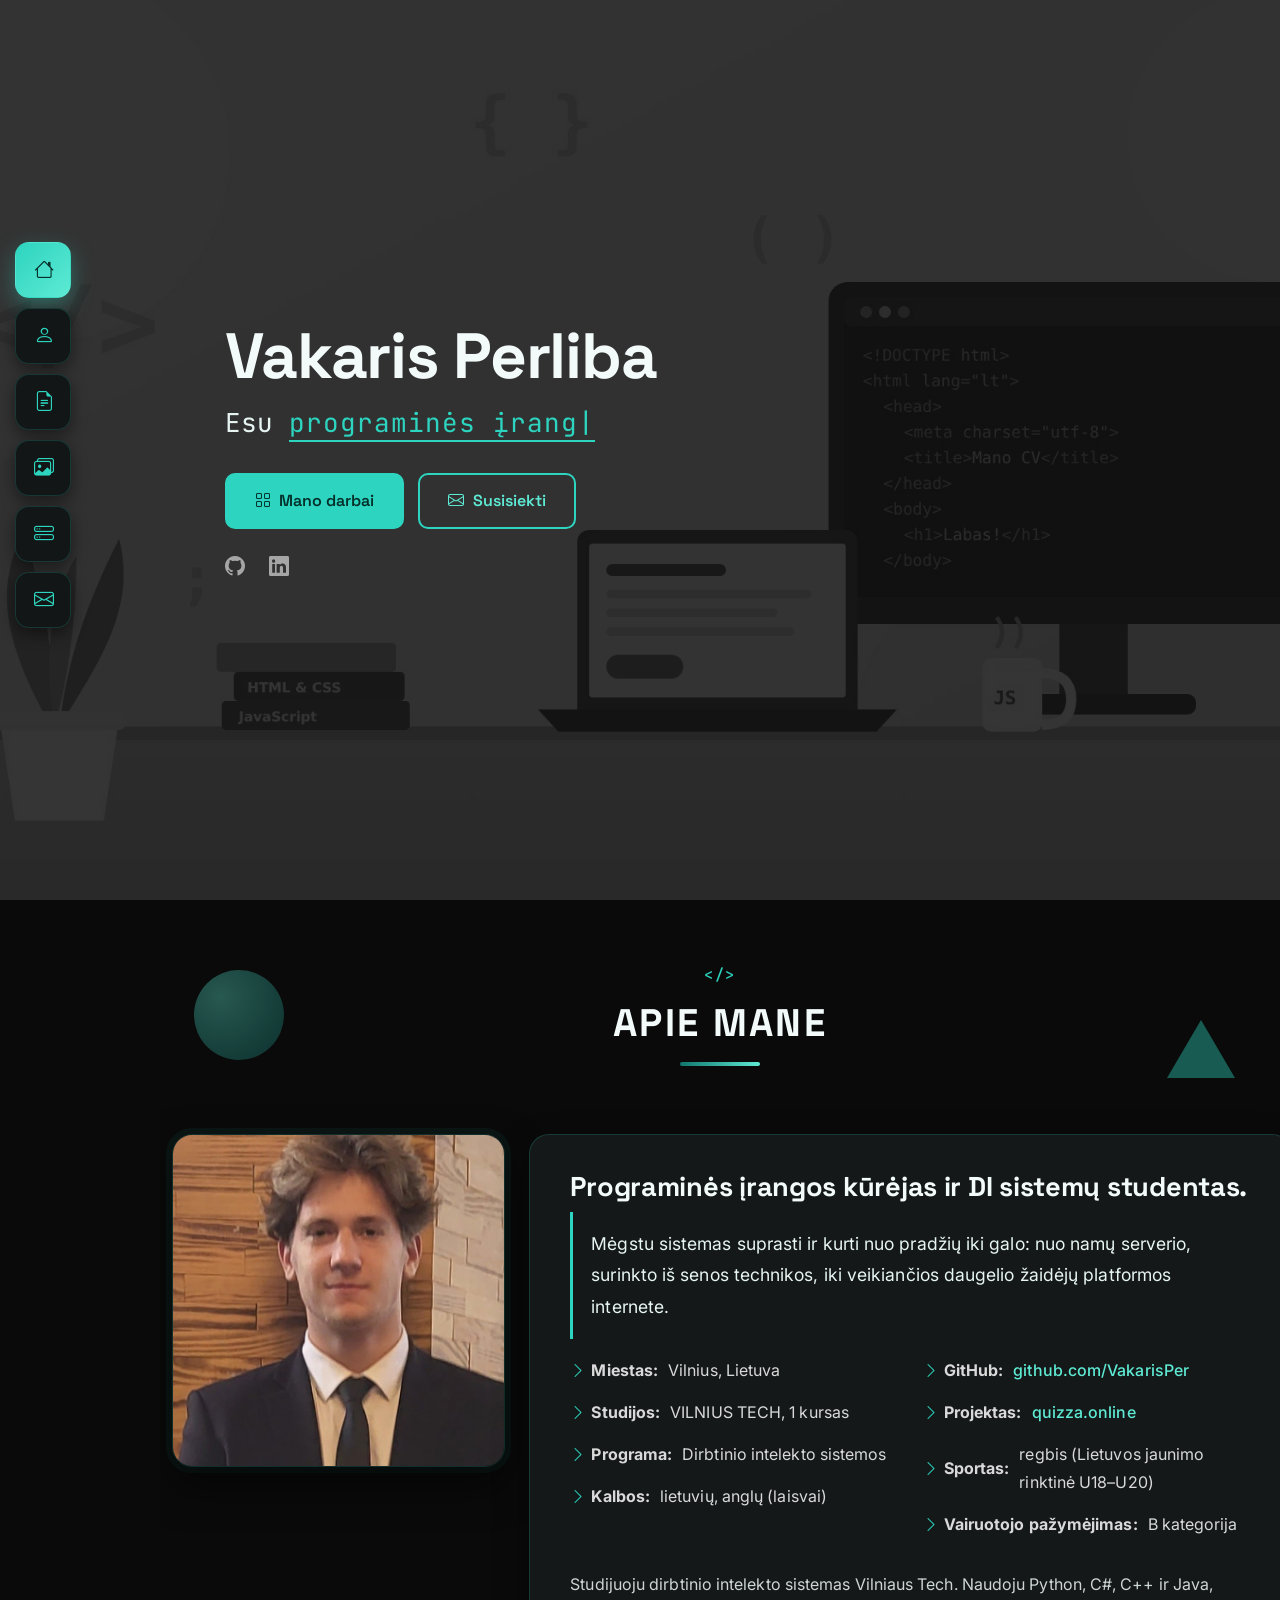
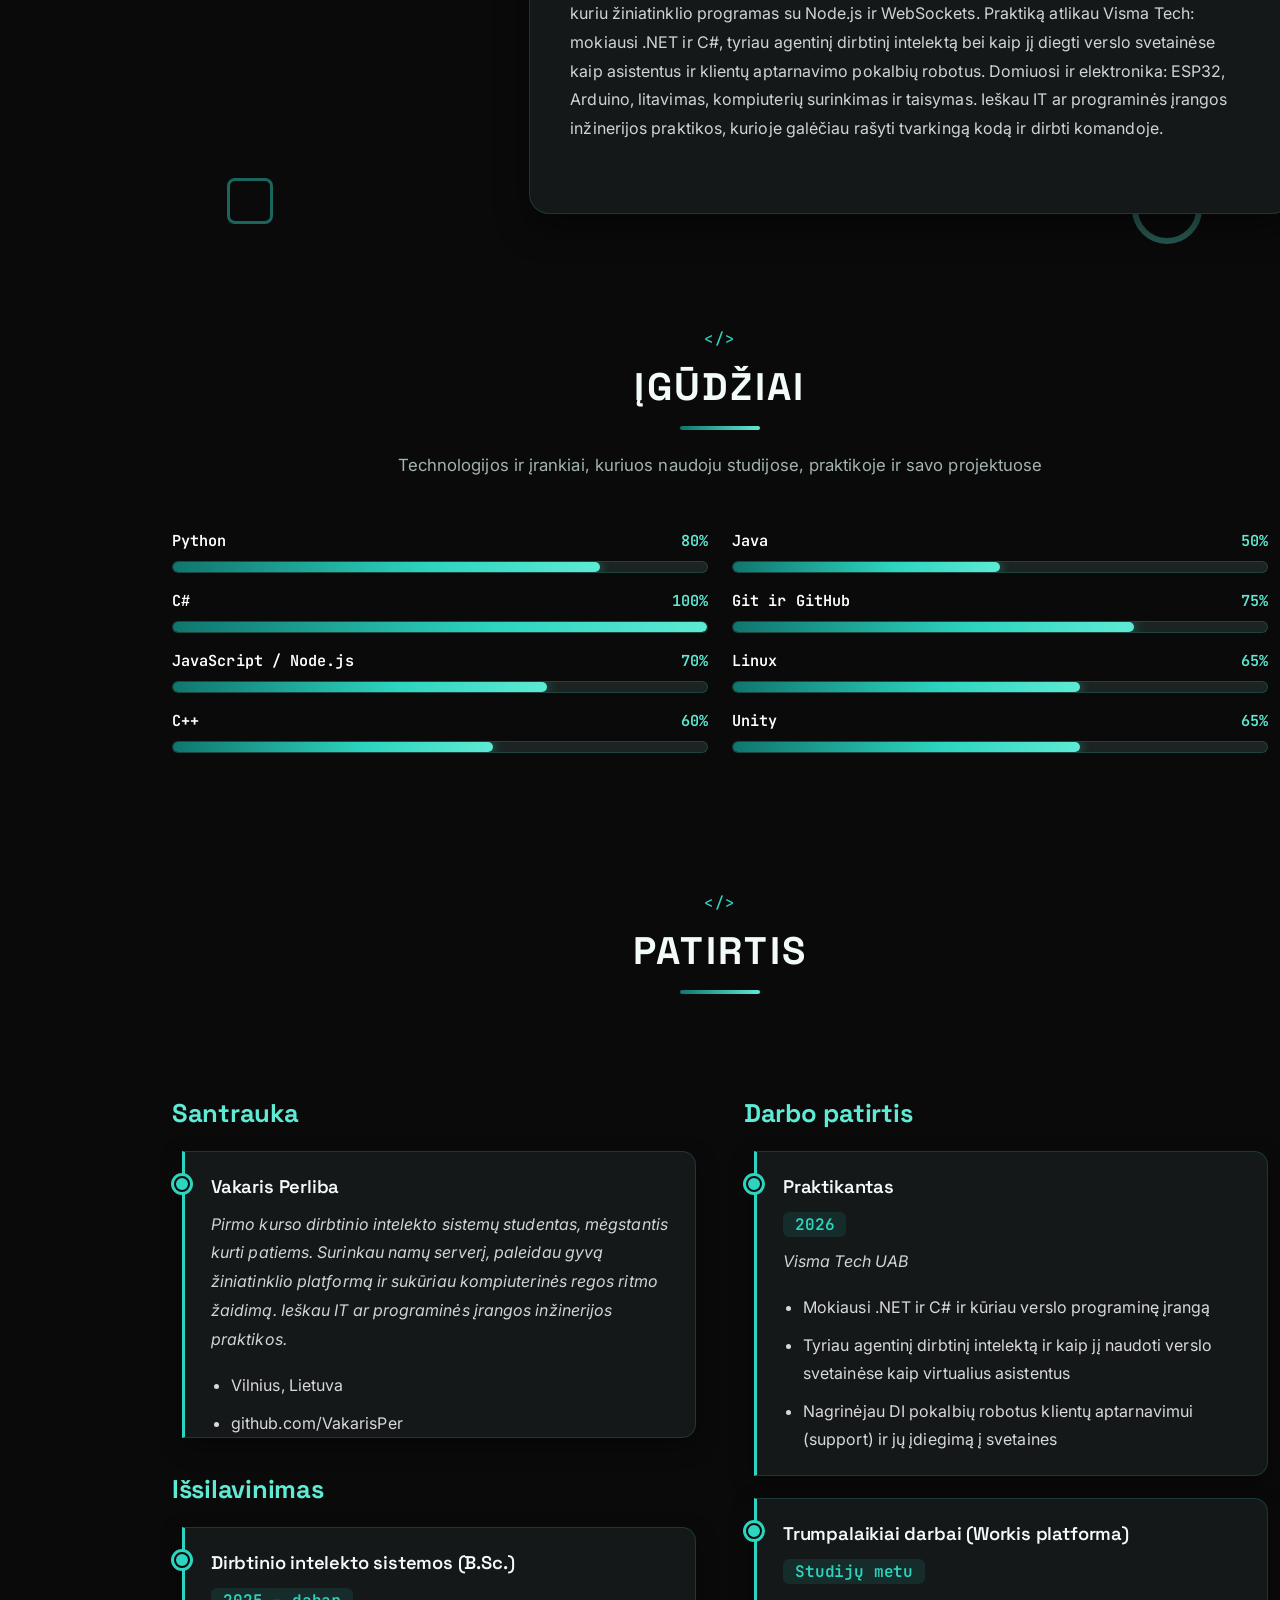
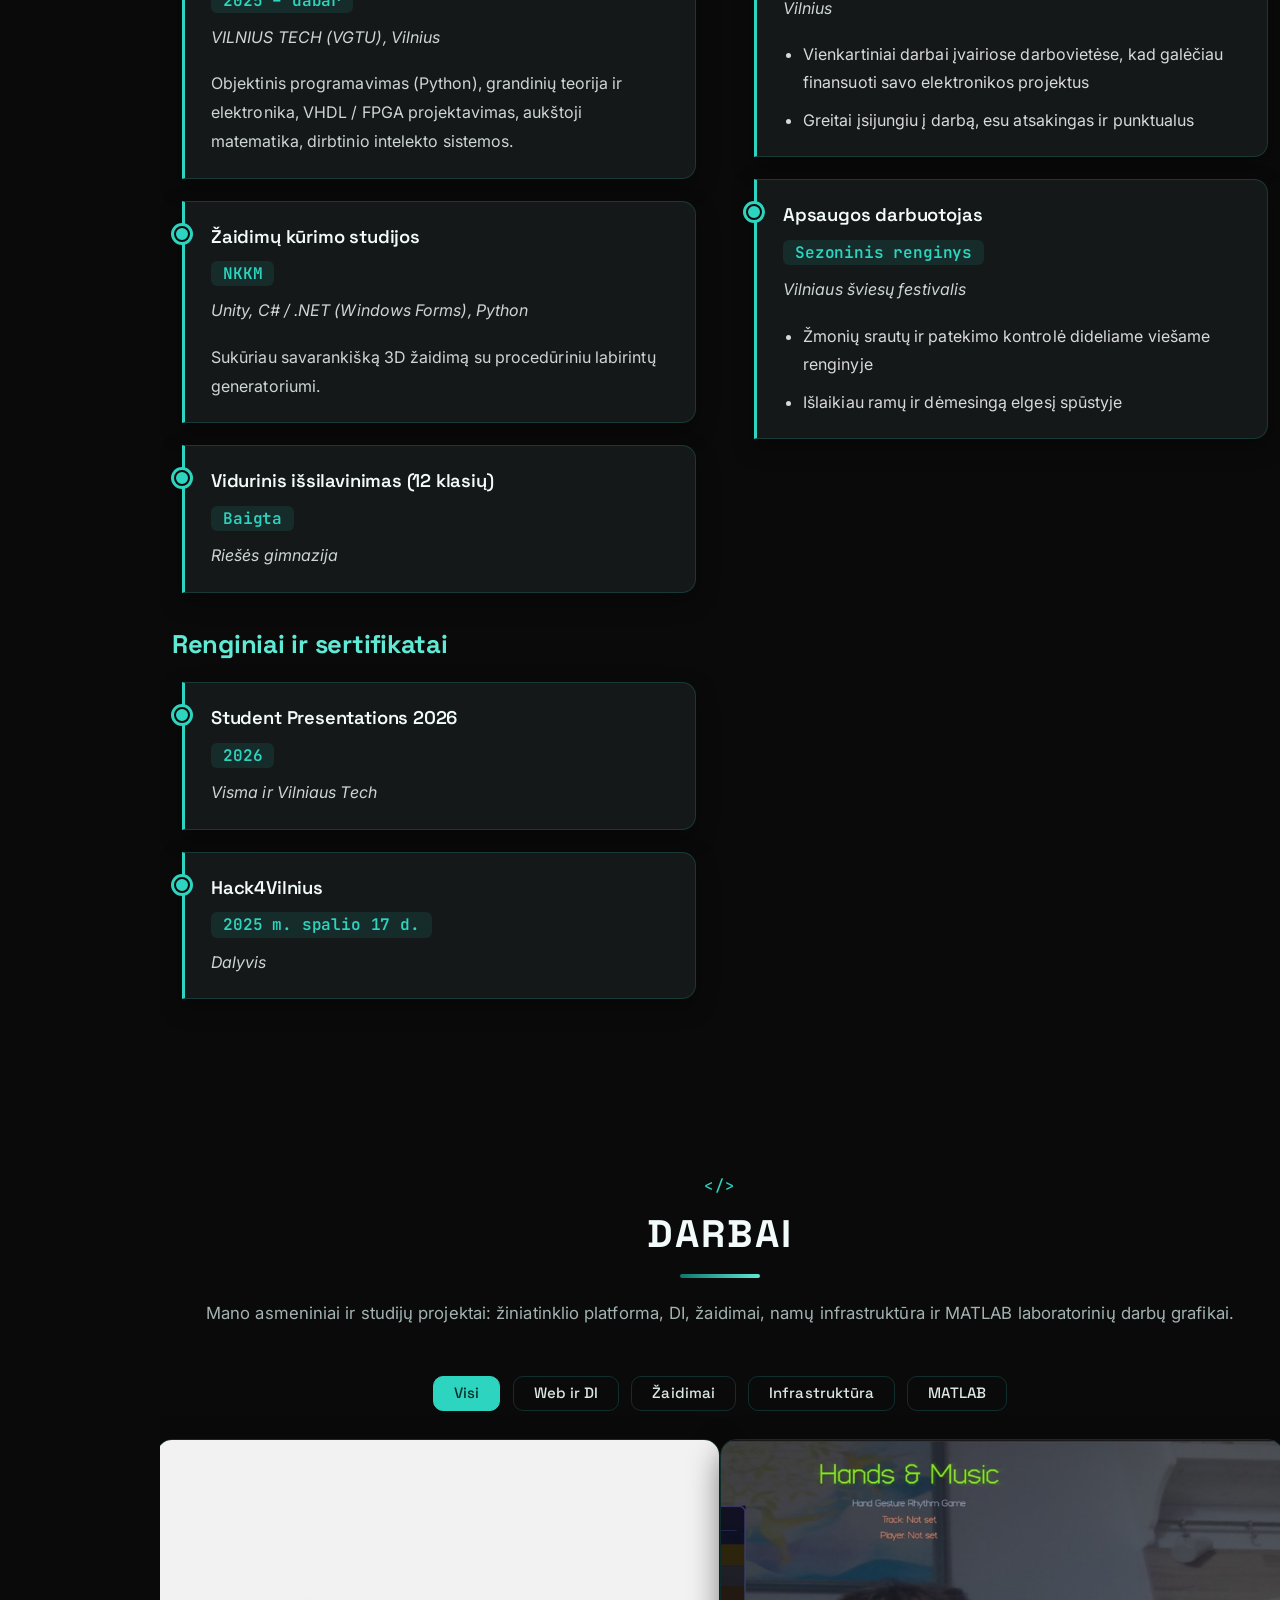
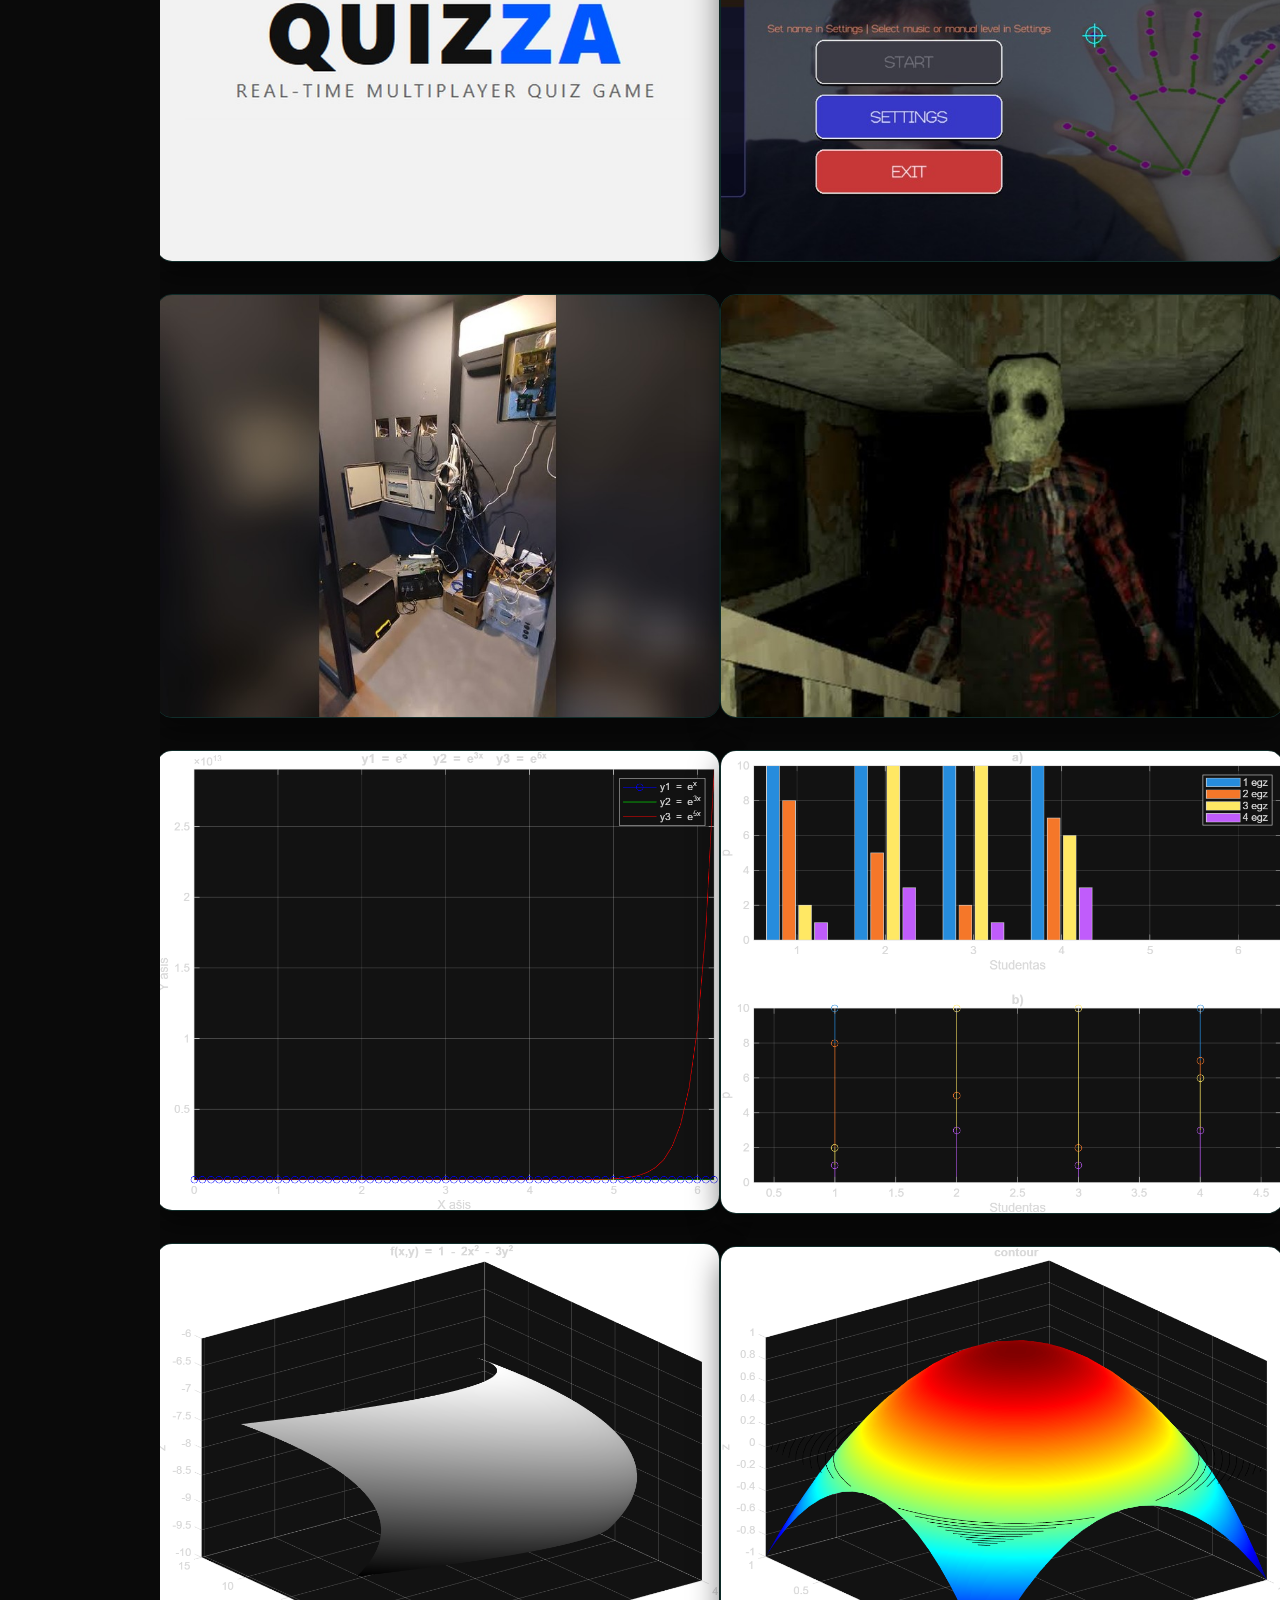
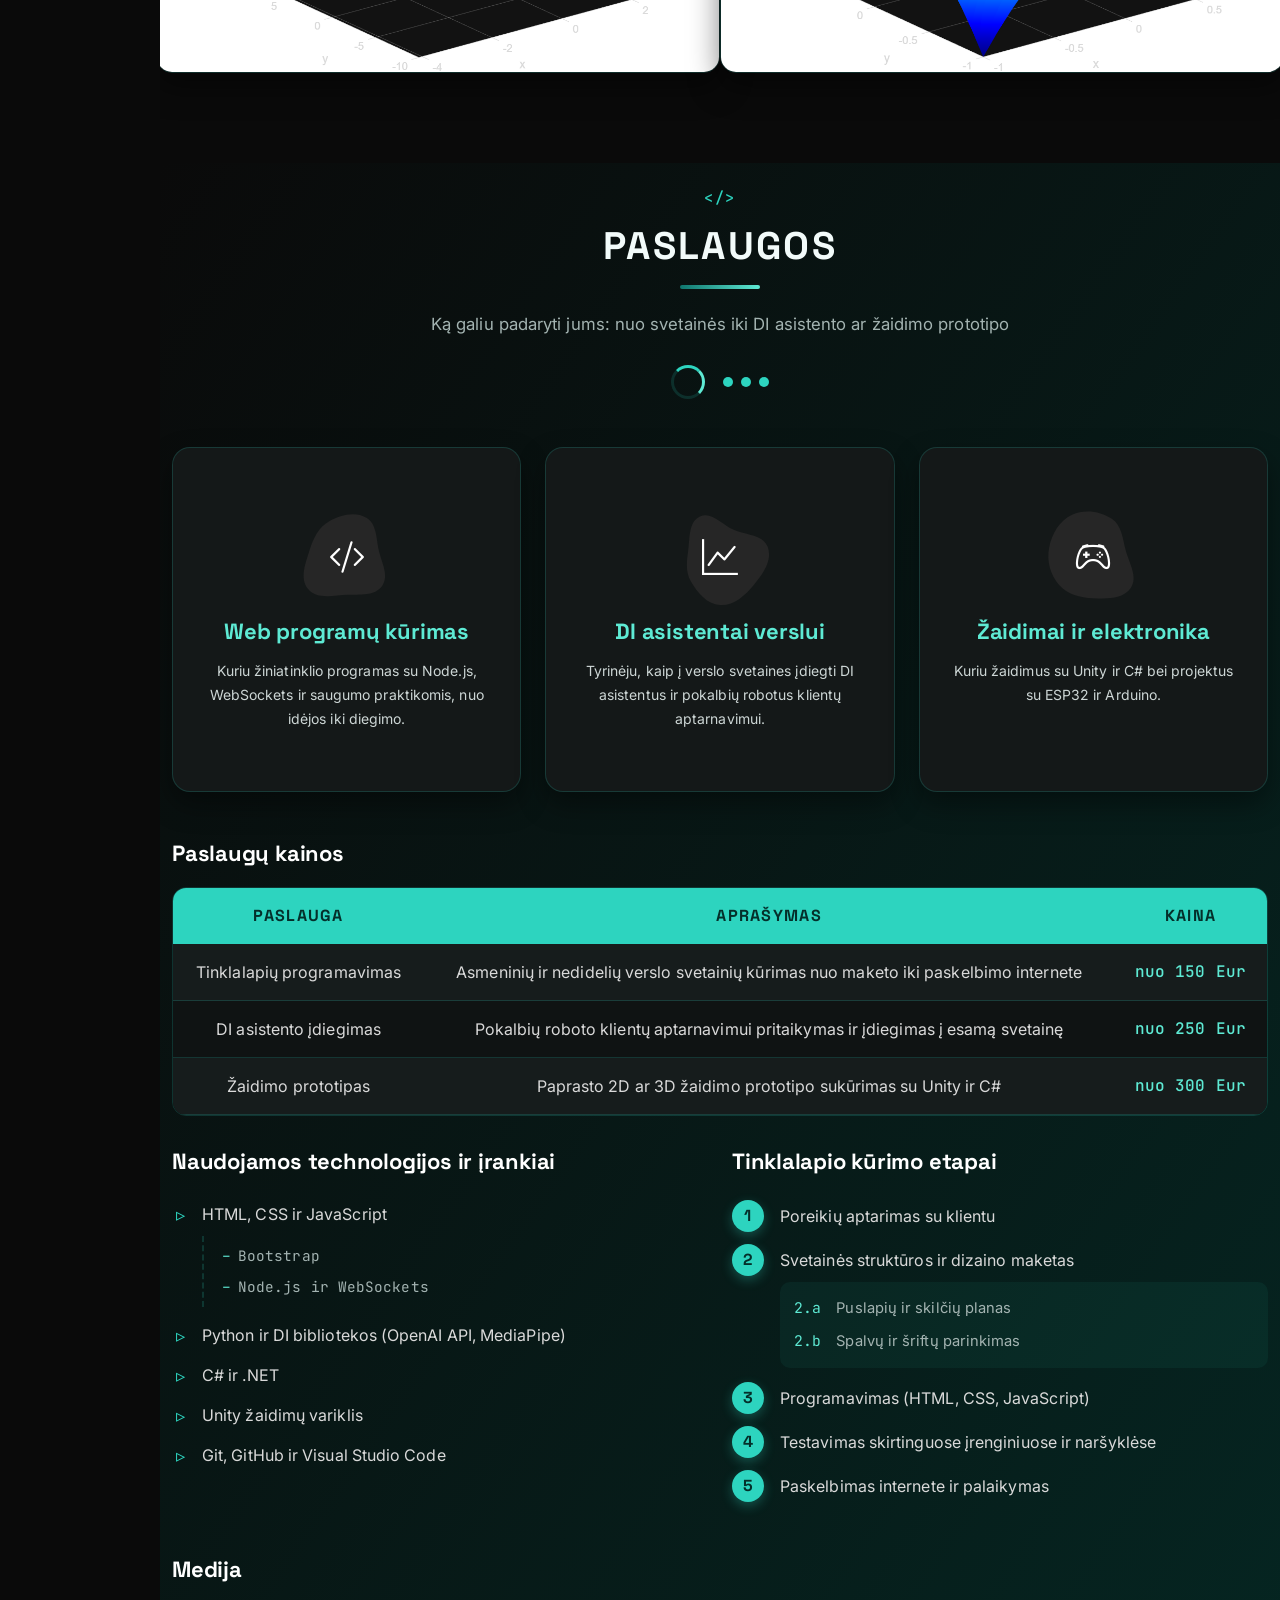
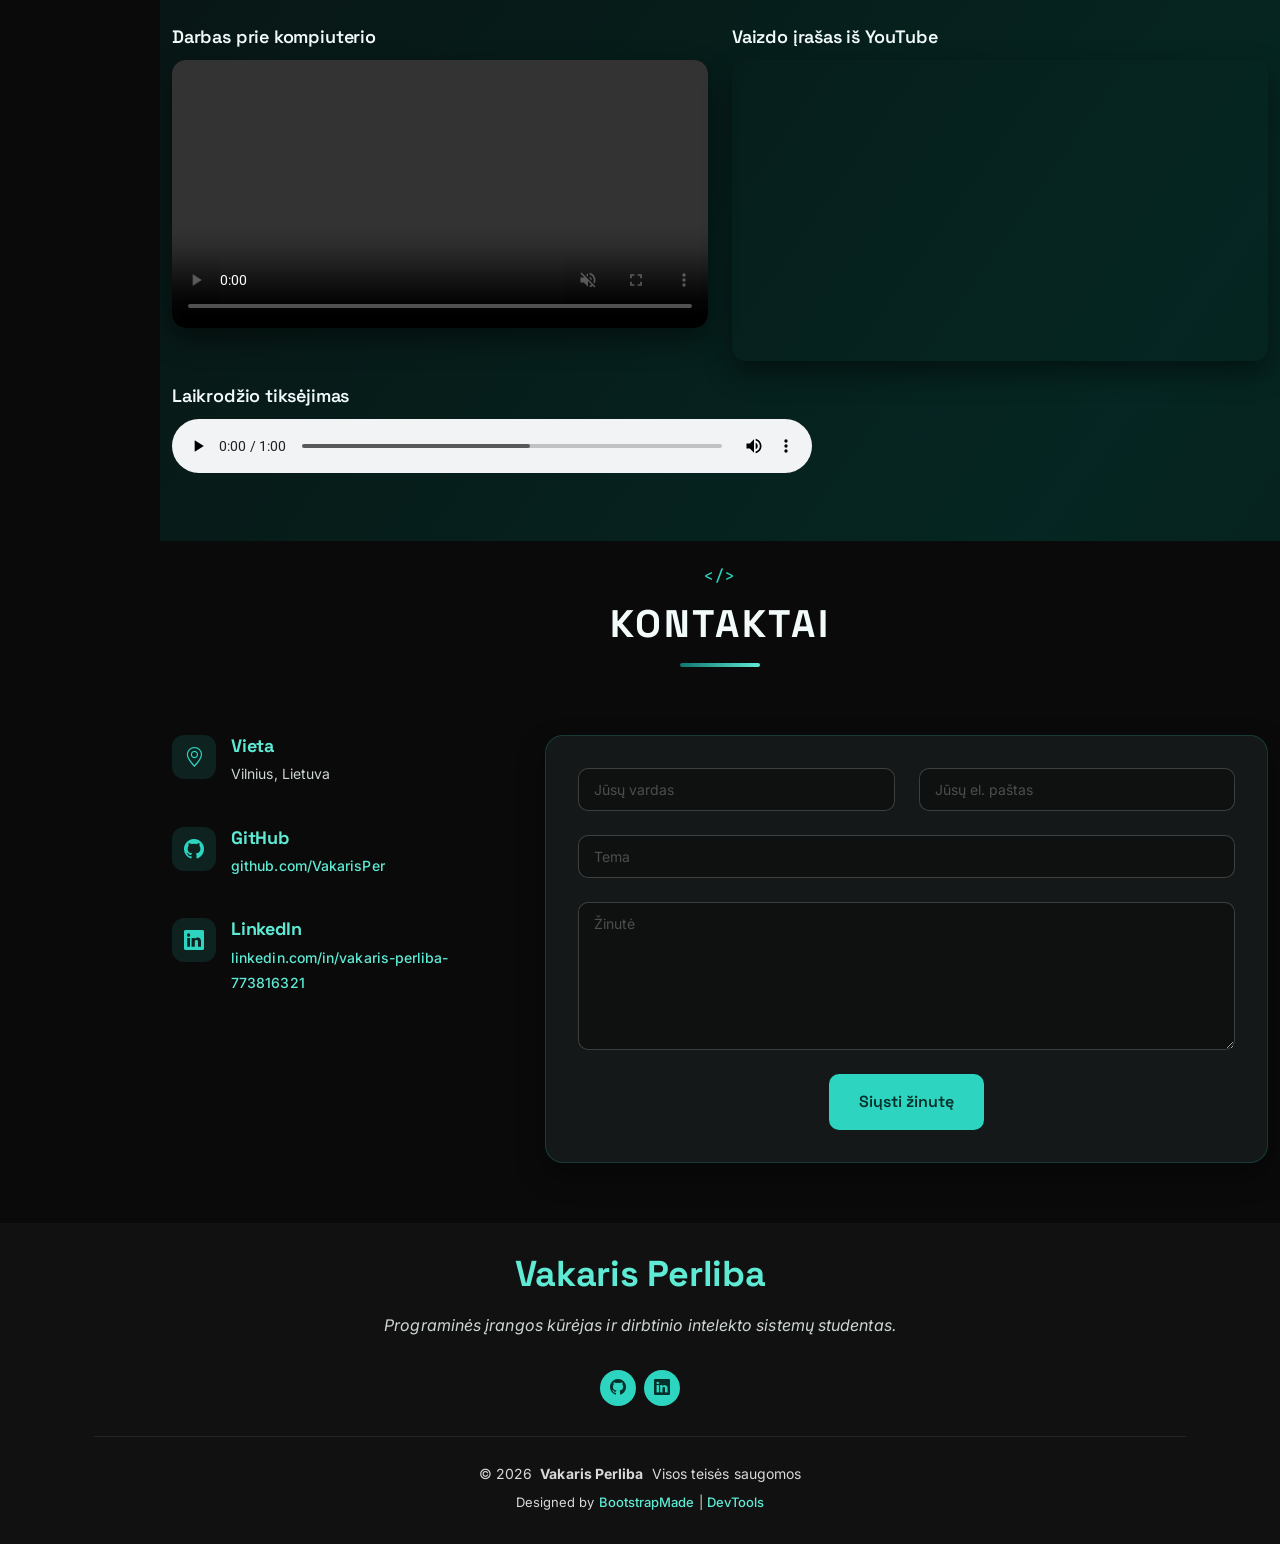
==== commit ae8ac8bd: "LD8: tikri MATLAB grafikai ir medijos failai (video, audio)" ====
--- a/LD10/index.html
+++ b/LD10/index.html
@@ -393,7 +393,7 @@
             </div><!-- End Portfolio Item -->
 
             <div class="col-lg-6 col-md-6 portfolio-item isotope-item filter-matlab">
-              <img src="assets/img/matlab/ld3-eksponentes.png" class="img-fluid" width="800" height="600" alt="MATLAB grafikas: trys eksponentinės funkcijos e^x, e^3x ir e^5x">
+              <img src="assets/img/matlab/ld3-eksponentes.png" class="img-fluid" width="1046" height="855" alt="MATLAB grafikas: trys eksponentinės funkcijos e^x, e^3x ir e^5x">
               <div class="portfolio-info">
                 <h4>Eksponentinės funkcijos (LD3)</h4>
                 <p>Trijų funkcijų e<sup>x</sup>, e<sup>3x</sup> ir e<sup>5x</sup> palyginimas viename grafike su legenda ir skirtingais linijų stiliais</p>
@@ -403,7 +403,7 @@
             </div><!-- End Portfolio Item -->
 
             <div class="col-lg-6 col-md-6 portfolio-item isotope-item filter-matlab">
-              <img src="assets/img/matlab/ld3-egzaminai.png" class="img-fluid" width="800" height="600" alt="MATLAB stulpelinė ir diskretinė diagramos su studentų egzaminų pažymiais">
+              <img src="assets/img/matlab/ld3-egzaminai.png" class="img-fluid" width="1031" height="848" alt="MATLAB stulpelinė ir diskretinė diagramos su studentų egzaminų pažymiais">
               <div class="portfolio-info">
                 <h4>Egzaminų rezultatai (LD3)</h4>
                 <p>Studentų egzaminų pažymiai pavaizduoti stulpeline (bar) ir diskretine (stem) diagramomis naudojant subplot</p>
@@ -413,7 +413,7 @@
             </div><!-- End Portfolio Item -->
 
             <div class="col-lg-6 col-md-6 portfolio-item isotope-item filter-matlab">
-              <img src="assets/img/matlab/ld4-pavirsius.png" class="img-fluid" width="800" height="600" alt="MATLAB 3D paviršius f(x,y) = 1 - 2x^2 - 3y^2 pilkais tonais">
+              <img src="assets/img/matlab/ld4-pavirsius.png" class="img-fluid" width="1087" height="827" alt="MATLAB 3D paviršius f(x,y) = 1 - 2x^2 - 3y^2 pilkais tonais">
               <div class="portfolio-info">
                 <h4>3D paviršius (LD4)</h4>
                 <p>Funkcijos f(x,y) = 1 − 2x<sup>2</sup> − 3y<sup>2</sup> paviršius, sukurtas su meshgrid ir surf, pilka spalvų schema</p>
@@ -423,7 +423,7 @@
             </div><!-- End Portfolio Item -->
 
             <div class="col-lg-6 col-md-6 portfolio-item isotope-item filter-matlab">
-              <img src="assets/img/matlab/ld4-konturas.png" class="img-fluid" width="800" height="600" alt="MATLAB 3D paraboloidas su jet spalvomis ir kontūro linijomis">
+              <img src="assets/img/matlab/ld4-konturas.png" class="img-fluid" width="1085" height="820" alt="MATLAB 3D paraboloidas su jet spalvomis ir kontūro linijomis">
               <div class="portfolio-info">
                 <h4>Paviršius su kontūrais (LD4)</h4>
                 <p>Paraboloidas 1 − (x<sup>2</sup> + y<sup>2</sup>) su jet spalvų schema ir 20 kontūro linijų (contour)</p>
